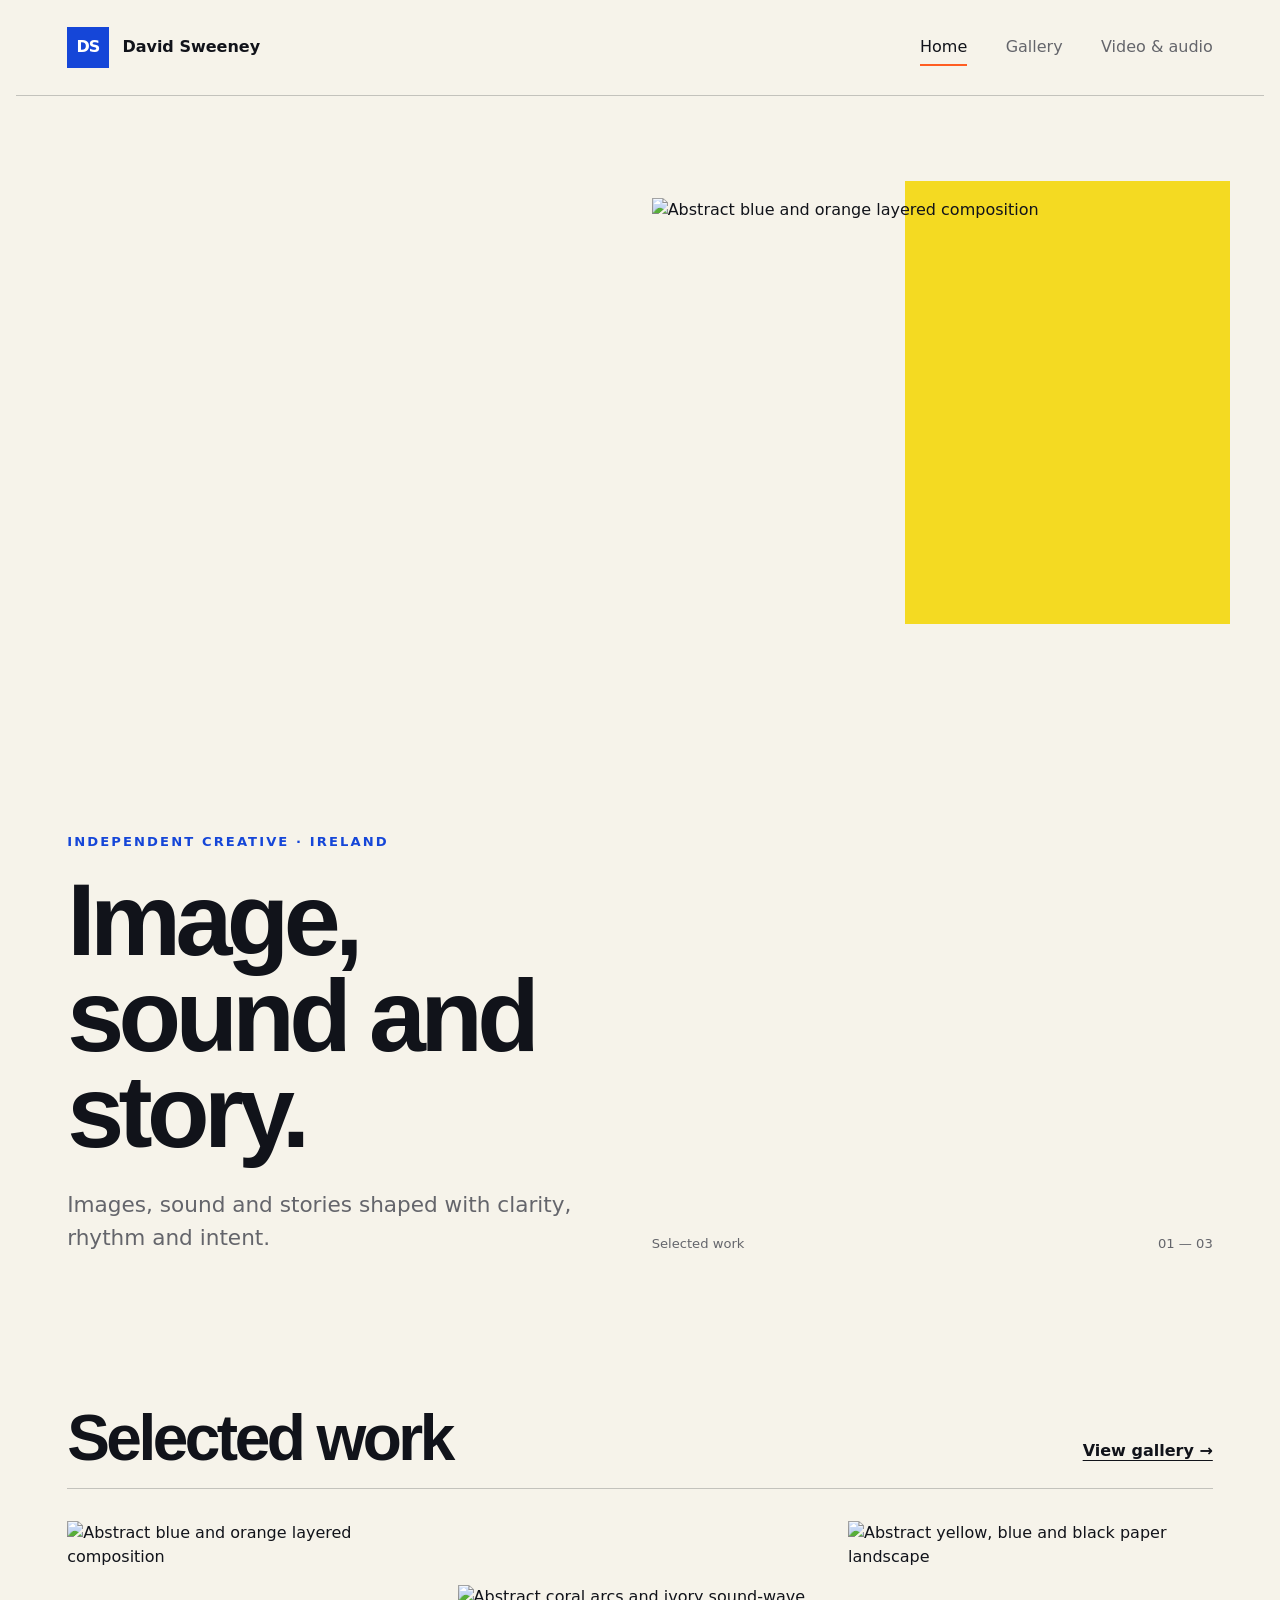
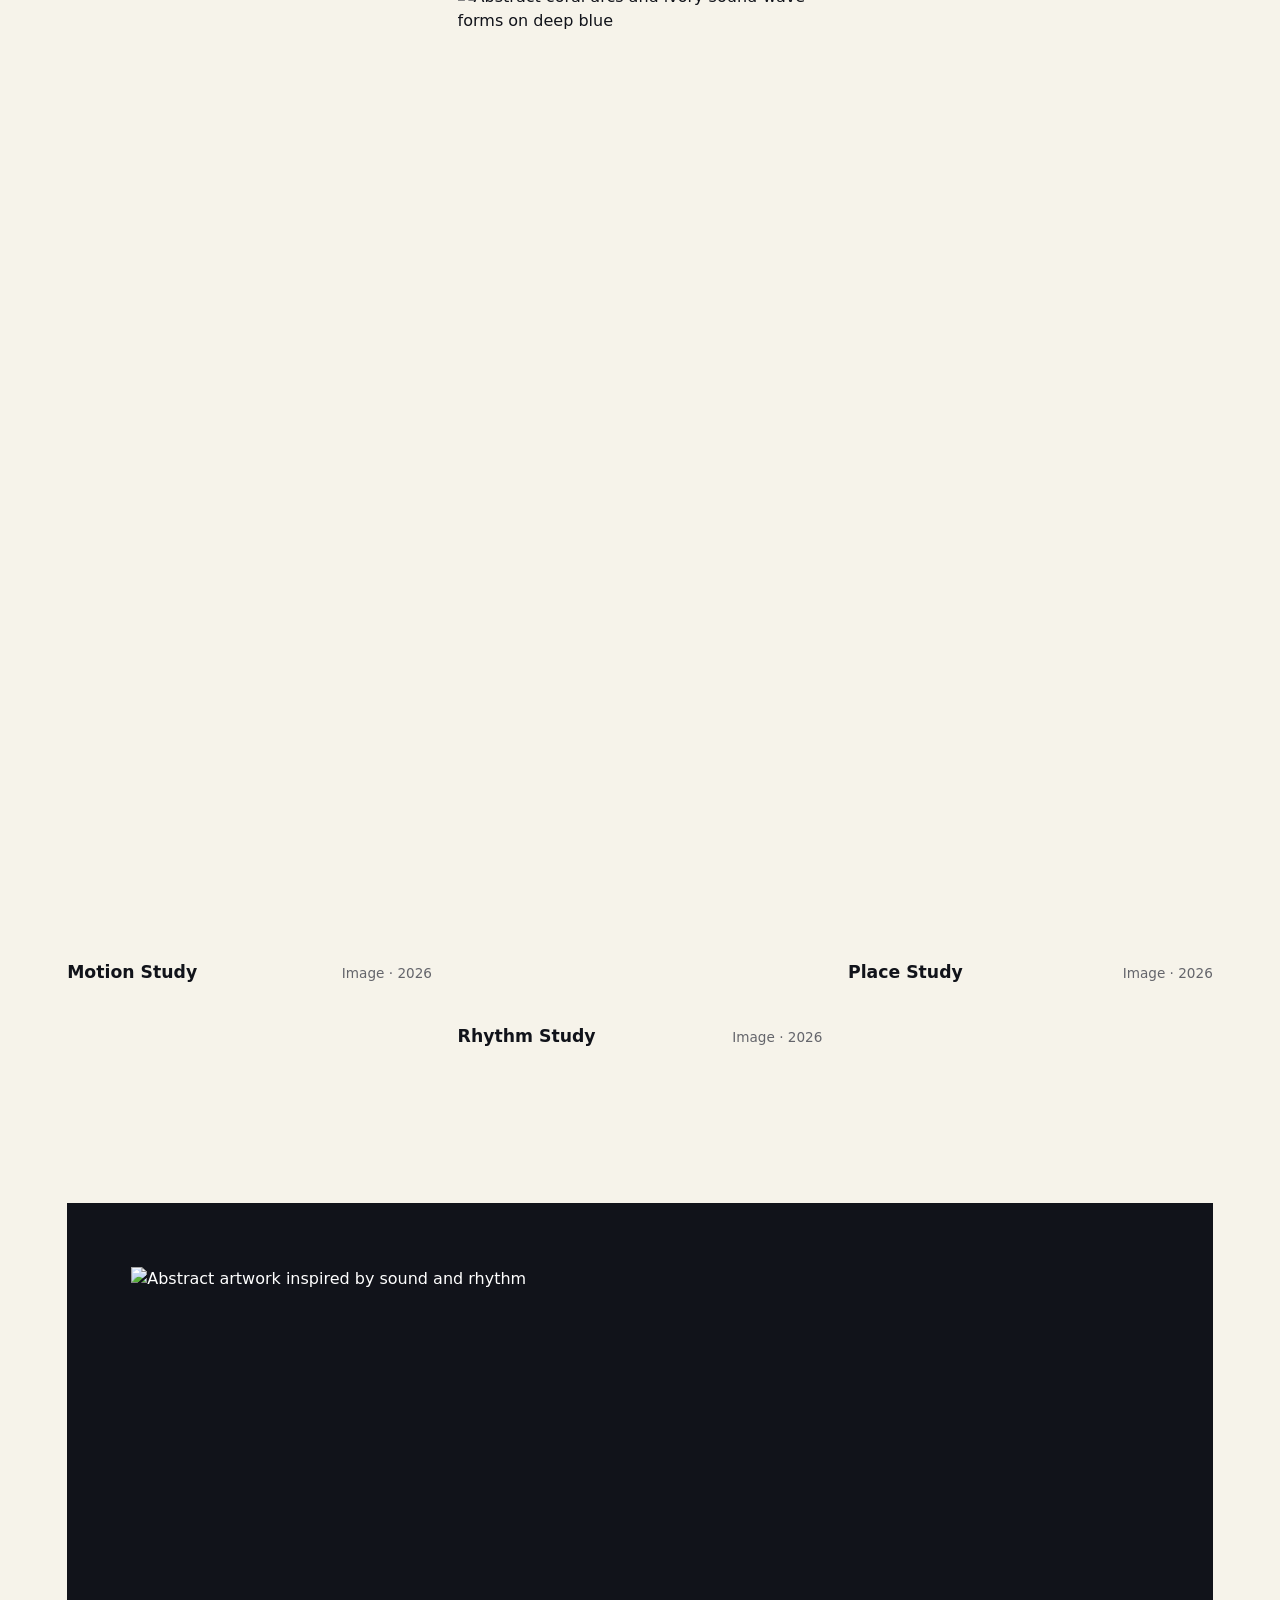
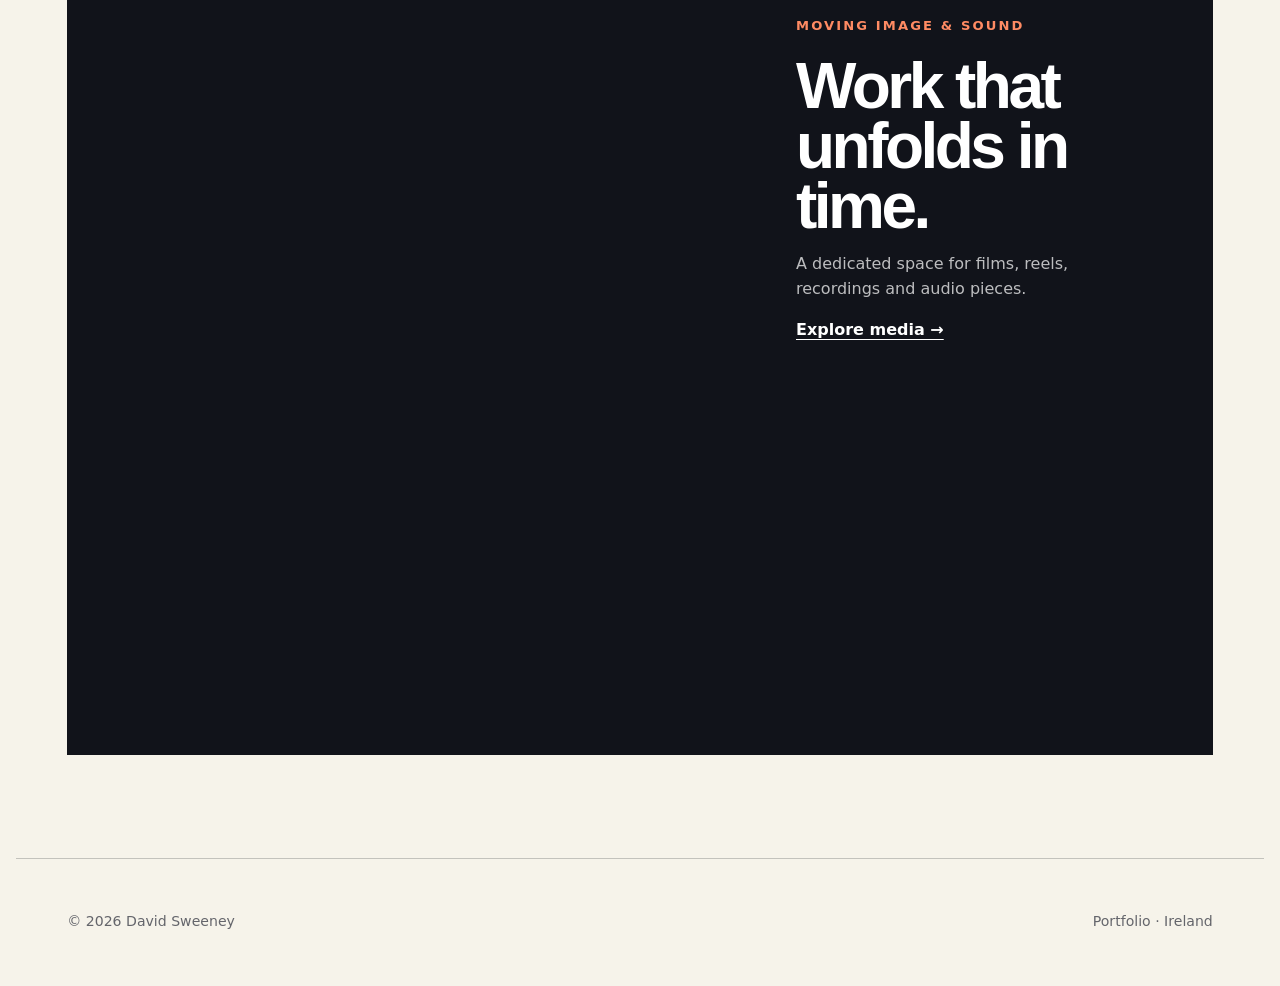
==== index.html @ 8abc5715 "First upload of template files" ====
<!doctype html>
<html lang="en">
  <head>
    <meta charset="utf-8">
    <meta name="viewport" content="width=device-width, initial-scale=1">
    <meta name="description" content="A personal portfolio of image, video and audio work.">
    <title>Your Name — Portfolio</title>
    <link rel="icon" href="assets/favicon.svg" type="image/svg+xml">
    <link rel="stylesheet" href="styles.css">
    <script src="site-config.js" defer></script>
    <script src="script.js" defer></script>
  </head>
  <body>
    <a class="skip-link" href="#main">Skip to content</a>
    <header class="site-header">
      <a class="brand" href="index.html" aria-label="Portfolio home">
        <span class="brand-mark" data-bind="initials">YN</span>
        <span class="brand-name" data-bind="name">Your Name</span>
      </a>
      <button class="menu-button" type="button" aria-expanded="false" aria-controls="navigation" data-menu-button>Menu</button>
      <nav class="navigation" id="navigation" aria-label="Main navigation" data-navigation>
        <a href="index.html" data-nav>Home</a>
        <a href="gallery.html" data-nav>Gallery</a>
        <a href="media.html" data-nav>Video &amp; audio</a>
      </nav>
    </header>

    <main class="page-shell" id="main">
      <section class="hero" aria-labelledby="hero-title">
        <div>
          <p class="eyebrow"><span data-bind="role">Independent creative</span> · <span data-bind="location">Ireland</span></p>
          <h1 id="hero-title">Image, sound and story.</h1>
          <p class="lede" data-bind="statement">Images, sound and stories shaped with clarity, rhythm and intent.</p>
        </div>
        <figure class="hero-art">
          <img src="assets/work-motion.webp" alt="Abstract blue and orange layered composition" width="1536" height="1024">
          <figcaption><span>Selected work</span><span>01 — 03</span></figcaption>
        </figure>
      </section>

      <section class="section" aria-labelledby="selected-title">
        <div class="section-heading">
          <h2 id="selected-title">Selected work</h2>
          <a class="text-link" href="gallery.html">View gallery →</a>
        </div>
        <div class="work-grid">
          <article class="work-card">
            <a href="gallery.html#motion">
              <img src="assets/work-motion.webp" alt="Abstract blue and orange layered composition" loading="lazy" width="1536" height="1024">
              <div class="card-meta"><h3>Motion Study</h3><p>Image · 2026</p></div>
            </a>
          </article>
          <article class="work-card">
            <a href="gallery.html#rhythm">
              <img src="assets/work-rhythm.webp" alt="Abstract coral arcs and ivory sound-wave forms on deep blue" loading="lazy" width="1536" height="1024">
              <div class="card-meta"><h3>Rhythm Study</h3><p>Image · 2026</p></div>
            </a>
          </article>
          <article class="work-card">
            <a href="gallery.html#place">
              <img src="assets/work-place.webp" alt="Abstract yellow, blue and black paper landscape" loading="lazy" width="1536" height="1024">
              <div class="card-meta"><h3>Place Study</h3><p>Image · 2026</p></div>
            </a>
          </article>
        </div>
      </section>

      <section class="section media-band" aria-labelledby="media-title">
        <img src="assets/work-rhythm.webp" alt="Abstract artwork inspired by sound and rhythm" loading="lazy" width="1536" height="1024">
        <div>
          <p class="eyebrow">Moving image &amp; sound</p>
          <h2 id="media-title">Work that unfolds in time.</h2>
          <p>A dedicated space for films, reels, recordings and audio pieces.</p>
          <a class="text-link" href="media.html">Explore media →</a>
        </div>
      </section>
    </main>

    <footer class="site-footer">
      <p>© <span data-year>2026</span> <span data-bind="name">Your Name</span></p>
      <p>Portfolio · <span data-bind="location">Ireland</span></p>
    </footer>
  </body>
</html>
---- styles.css ----
:root {
  --ink: #11131a;
  --paper: #f6f3ea;
  --blue: #1546d8;
  --orange: #ff5d22;
  --yellow: #f4da22;
  --muted: #64656b;
  --line: rgba(17, 19, 26, 0.22);
  --max: 78rem;
  --gutter: clamp(1rem, 4vw, 3.5rem);
  --display: "Arial Narrow", "Aptos Narrow", "Helvetica Neue", Arial, sans-serif;
  --body: Inter, ui-sans-serif, system-ui, -apple-system, BlinkMacSystemFont, "Segoe UI", sans-serif;
}

* {
  box-sizing: border-box;
}

html {
  scroll-behavior: smooth;
}

body {
  margin: 0;
  min-width: 20rem;
  color: var(--ink);
  background: var(--paper);
  font-family: var(--body);
  font-size: 1rem;
  line-height: 1.55;
  -webkit-font-smoothing: antialiased;
}

img {
  display: block;
  max-width: 100%;
}

a {
  color: inherit;
}

button,
input,
textarea,
select {
  font: inherit;
}

.skip-link {
  position: fixed;
  z-index: 100;
  top: 0.75rem;
  left: 0.75rem;
  padding: 0.7rem 1rem;
  color: white;
  background: var(--ink);
  transform: translateY(-150%);
}

.skip-link:focus {
  transform: translateY(0);
}

.site-header,
.site-footer,
.page-shell {
  width: min(100%, var(--max));
  margin-inline: auto;
  padding-inline: var(--gutter);
}

.site-header {
  display: flex;
  min-height: 6rem;
  align-items: center;
  justify-content: space-between;
  gap: 2rem;
  border-bottom: 1px solid var(--line);
}

.brand {
  display: inline-flex;
  align-items: center;
  gap: 0.85rem;
  text-decoration: none;
}

.brand-mark {
  display: grid;
  width: 2.6rem;
  height: 2.6rem;
  place-items: center;
  color: white;
  background: var(--blue);
  font-weight: 800;
  letter-spacing: -0.05em;
}

.brand-name {
  font-weight: 700;
}

.navigation {
  display: flex;
  align-items: center;
  gap: clamp(1rem, 3vw, 2.5rem);
}

.navigation a {
  position: relative;
  padding-block: 0.4rem;
  color: var(--muted);
  text-decoration: none;
}

.navigation a:hover,
.navigation a:focus-visible,
.navigation a[aria-current="page"] {
  color: var(--ink);
}

.navigation a[aria-current="page"]::after {
  position: absolute;
  right: 0;
  bottom: 0;
  left: 0;
  height: 0.16rem;
  background: var(--orange);
  content: "";
}

.menu-button {
  display: none;
  padding: 0.55rem 0.8rem;
  border: 1px solid var(--ink);
  color: var(--ink);
  background: transparent;
}

.page-shell {
  padding-block: clamp(3.5rem, 8vw, 7.5rem);
}

.hero {
  display: grid;
  grid-template-columns: minmax(0, 0.95fr) minmax(20rem, 1.05fr);
  align-items: end;
  gap: clamp(2rem, 6vw, 6rem);
}

.eyebrow {
  margin: 0 0 1.2rem;
  color: var(--blue);
  font-size: 0.82rem;
  font-weight: 800;
  letter-spacing: 0.16em;
  text-transform: uppercase;
}

h1,
h2,
h3,
p {
  margin-top: 0;
}

h1,
h2 {
  font-family: var(--display);
  font-weight: 800;
  letter-spacing: -0.055em;
  line-height: 0.94;
}

h1 {
  max-width: 10ch;
  margin-bottom: 1.7rem;
  font-size: clamp(3.25rem, 8vw, 7.8rem);
}

h2 {
  margin-bottom: 1rem;
  font-size: clamp(2.3rem, 5vw, 4.8rem);
}

h3 {
  font-size: 1.08rem;
}

.lede {
  max-width: 34rem;
  margin-bottom: 0;
  color: var(--muted);
  font-size: clamp(1.08rem, 2vw, 1.35rem);
}

.hero-art {
  position: relative;
  margin: 0;
}

.hero-art::before {
  position: absolute;
  z-index: -1;
  top: -1.1rem;
  right: -1.1rem;
  width: 58%;
  height: 42%;
  background: var(--yellow);
  content: "";
}

.hero-art img {
  width: 100%;
  aspect-ratio: 4 / 5;
  object-fit: cover;
}

.hero-art figcaption {
  display: flex;
  justify-content: space-between;
  gap: 1rem;
  padding-top: 0.75rem;
  color: var(--muted);
  font-size: 0.82rem;
}

.section {
  margin-top: clamp(5rem, 12vw, 10rem);
}

.section-heading {
  display: flex;
  align-items: end;
  justify-content: space-between;
  gap: 2rem;
  margin-bottom: 2rem;
  border-bottom: 1px solid var(--line);
}

.section-heading h2 {
  margin-bottom: 1.2rem;
}

.text-link {
  display: inline-block;
  margin-bottom: 1.5rem;
  font-weight: 750;
  text-underline-offset: 0.28em;
}

.work-grid {
  display: grid;
  grid-template-columns: repeat(12, minmax(0, 1fr));
  gap: clamp(1rem, 2vw, 1.75rem);
}

.work-card {
  grid-column: span 4;
}

.work-card:nth-child(2) {
  margin-top: 4rem;
}

.work-card a,
.gallery-button {
  display: block;
  color: inherit;
  text-decoration: none;
}

.work-card img,
.gallery-button img {
  width: 100%;
  aspect-ratio: 4 / 3;
  object-fit: cover;
  transition: transform 220ms ease, filter 220ms ease;
}

.work-card a:hover img,
.work-card a:focus-visible img,
.gallery-button:hover img,
.gallery-button:focus-visible img {
  filter: saturate(1.15);
  transform: translateY(-0.35rem);
}

.card-meta {
  display: flex;
  align-items: baseline;
  justify-content: space-between;
  gap: 1rem;
  padding-top: 0.9rem;
}

.card-meta h3,
.card-meta p {
  margin-bottom: 0;
}

.card-meta p {
  color: var(--muted);
  font-size: 0.85rem;
}

.media-band {
  display: grid;
  grid-template-columns: minmax(0, 1.25fr) minmax(17rem, 0.75fr);
  gap: clamp(2rem, 6vw, 6rem);
  align-items: center;
  padding: clamp(2rem, 5vw, 4.5rem);
  color: white;
  background: var(--ink);
}

.media-band img {
  width: 100%;
  aspect-ratio: 16 / 10;
  object-fit: cover;
}

.media-band .eyebrow {
  color: #ff8b63;
}

.media-band h2 {
  font-size: clamp(2.4rem, 5vw, 5rem);
}

.media-band p {
  color: rgba(255, 255, 255, 0.72);
}

.media-band .text-link {
  margin-bottom: 0;
}

.page-intro {
  display: grid;
  grid-template-columns: minmax(0, 1.2fr) minmax(15rem, 0.8fr);
  gap: 3rem;
  align-items: end;
  margin-bottom: clamp(3rem, 8vw, 6rem);
}

.page-intro h1 {
  margin-bottom: 0;
}

.page-intro .lede {
  justify-self: end;
}

.gallery-grid {
  display: grid;
  grid-template-columns: repeat(12, minmax(0, 1fr));
  gap: clamp(2rem, 6vw, 5rem) clamp(1rem, 3vw, 2rem);
}

.gallery-item {
  grid-column: span 7;
}

.gallery-item:nth-child(even) {
  grid-column: 6 / span 7;
}

.gallery-button {
  width: 100%;
  padding: 0;
  border: 0;
  text-align: left;
  background: transparent;
  cursor: zoom-in;
}

.gallery-item:nth-child(2) img {
  aspect-ratio: 16 / 11;
}

.gallery-item:nth-child(3) img {
  aspect-ratio: 3 / 2;
}

.gallery-dialog {
  width: min(94vw, 75rem);
  max-height: 92vh;
  padding: 0;
  border: 0;
  color: white;
  background: var(--ink);
}

.gallery-dialog::backdrop {
  background: rgba(10, 12, 18, 0.88);
}

.gallery-dialog img {
  width: 100%;
  max-height: 78vh;
  object-fit: contain;
}

.dialog-bar {
  display: flex;
  align-items: center;
  justify-content: space-between;
  gap: 1rem;
  padding: 0.8rem 1rem;
}

.dialog-bar p {
  margin: 0;
}

.dialog-close {
  padding: 0.45rem 0.8rem;
  border: 1px solid rgba(255, 255, 255, 0.5);
  color: white;
  background: transparent;
  cursor: pointer;
}

.media-list {
  display: grid;
  gap: clamp(4rem, 9vw, 8rem);
}

.media-project {
  display: grid;
  grid-template-columns: minmax(0, 1.35fr) minmax(17rem, 0.65fr);
  gap: clamp(1.5rem, 5vw, 5rem);
  align-items: center;
}

.media-project:nth-child(even) {
  grid-template-columns: minmax(17rem, 0.65fr) minmax(0, 1.35fr);
}

.media-project:nth-child(even) .media-frame {
  order: 2;
}

.media-frame {
  position: relative;
  display: grid;
  min-height: 23rem;
  place-items: center;
  overflow: hidden;
  color: white;
  background: var(--ink);
}

.media-frame > img {
  position: absolute;
  inset: 0;
  width: 100%;
  height: 100%;
  object-fit: cover;
  opacity: 0.56;
}

.media-frame iframe {
  position: absolute;
  inset: 0;
  width: 100%;
  height: 100%;
  border: 0;
}

.media-frame.has-media > img,
.media-frame.has-media .empty-media {
  display: none;
}

.empty-media {
  position: relative;
  z-index: 1;
  max-width: 20rem;
  padding: 2rem;
  text-align: center;
}

.play-mark {
  display: grid;
  width: 4rem;
  height: 4rem;
  margin: 0 auto 1rem;
  place-items: center;
  border: 1px solid rgba(255, 255, 255, 0.7);
  border-radius: 50%;
  font-size: 1.3rem;
}

.empty-media p {
  margin-bottom: 0;
}

.media-copy h2 {
  font-size: clamp(2.3rem, 4.8vw, 4.4rem);
}

.media-copy p {
  color: var(--muted);
}

.meta-list {
  margin: 1.5rem 0 0;
  padding: 1rem 0 0;
  border-top: 1px solid var(--line);
  list-style: none;
}

.meta-list li {
  display: flex;
  justify-content: space-between;
  gap: 2rem;
  padding: 0.35rem 0;
  font-size: 0.88rem;
}

.meta-list span {
  color: var(--muted);
}

.audio-frame audio {
  position: relative;
  z-index: 1;
  width: min(88%, 34rem);
}

.site-footer {
  display: flex;
  min-height: 8rem;
  align-items: center;
  justify-content: space-between;
  gap: 2rem;
  border-top: 1px solid var(--line);
  color: var(--muted);
  font-size: 0.88rem;
}

.site-footer p {
  margin: 0;
}

:focus-visible {
  outline: 3px solid var(--orange);
  outline-offset: 4px;
}

@media (max-width: 760px) {
  .site-header {
    position: relative;
    min-height: 5rem;
  }

  .menu-button {
    display: block;
  }

  .navigation {
    position: absolute;
    z-index: 20;
    top: calc(100% + 1px);
    right: var(--gutter);
    left: var(--gutter);
    display: none;
    align-items: stretch;
    flex-direction: column;
    gap: 0;
    padding: 0.5rem;
    border: 1px solid var(--ink);
    background: var(--paper);
  }

  .navigation[data-open="true"] {
    display: flex;
  }

  .navigation a {
    padding: 0.8rem;
  }

  .navigation a[aria-current="page"]::after {
    display: none;
  }

  .hero,
  .page-intro,
  .media-band,
  .media-project,
  .media-project:nth-child(even) {
    grid-template-columns: 1fr;
  }

  .hero {
    align-items: start;
  }

  .hero-art {
    width: calc(100% - 1rem);
    margin-top: 1rem;
  }

  .hero-art img {
    aspect-ratio: 4 / 3;
  }

  .work-card {
    grid-column: span 12;
  }

  .work-card:nth-child(2) {
    margin-top: 0;
  }

  .section-heading {
    align-items: start;
    flex-direction: column;
    gap: 0;
  }

  .page-intro .lede {
    justify-self: start;
  }

  .gallery-item,
  .gallery-item:nth-child(even) {
    grid-column: span 12;
  }

  .media-project:nth-child(even) .media-frame {
    order: 0;
  }

  .media-frame {
    min-height: 18rem;
  }

  .site-footer {
    align-items: flex-start;
    flex-direction: column;
    justify-content: center;
    gap: 0.3rem;
  }
}

@media (prefers-reduced-motion: reduce) {
  html {
    scroll-behavior: auto;
  }

  *,
  *::before,
  *::after {
    scroll-behavior: auto !important;
    transition-duration: 0.01ms !important;
  }
}
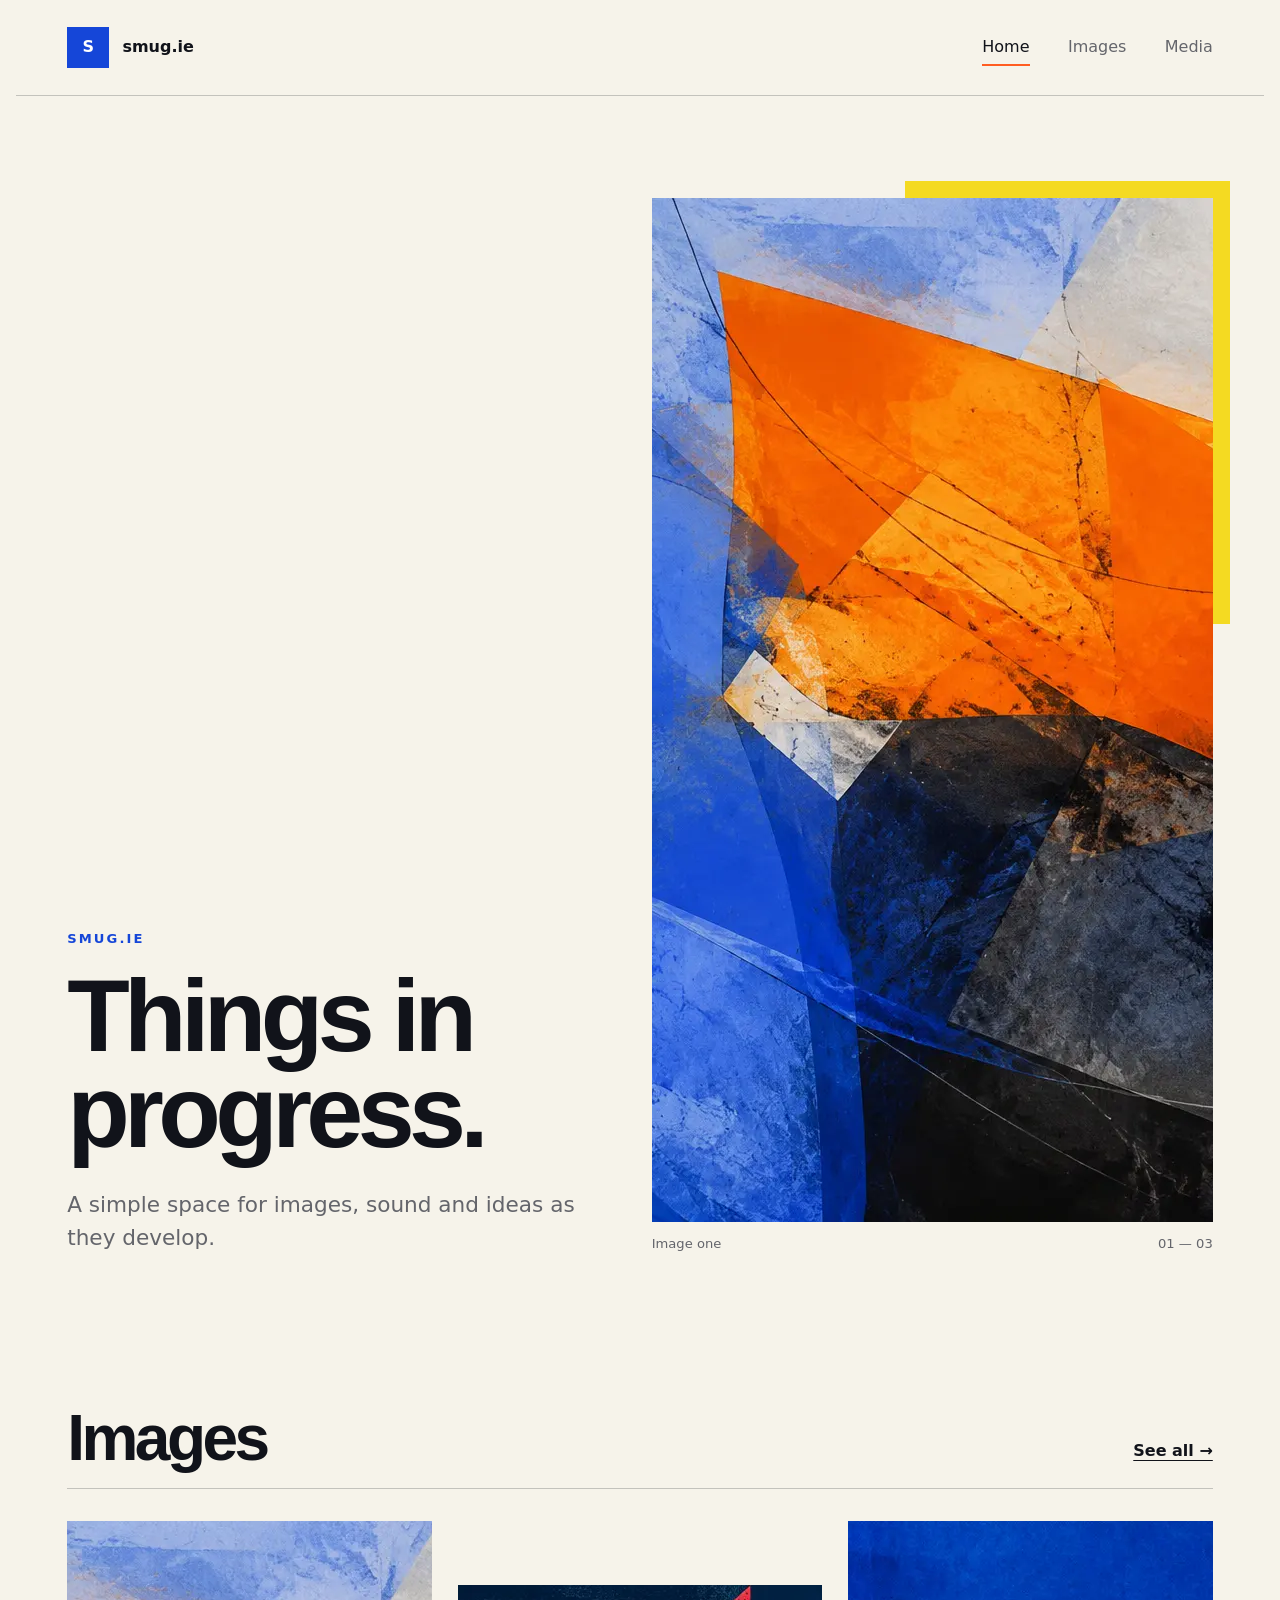
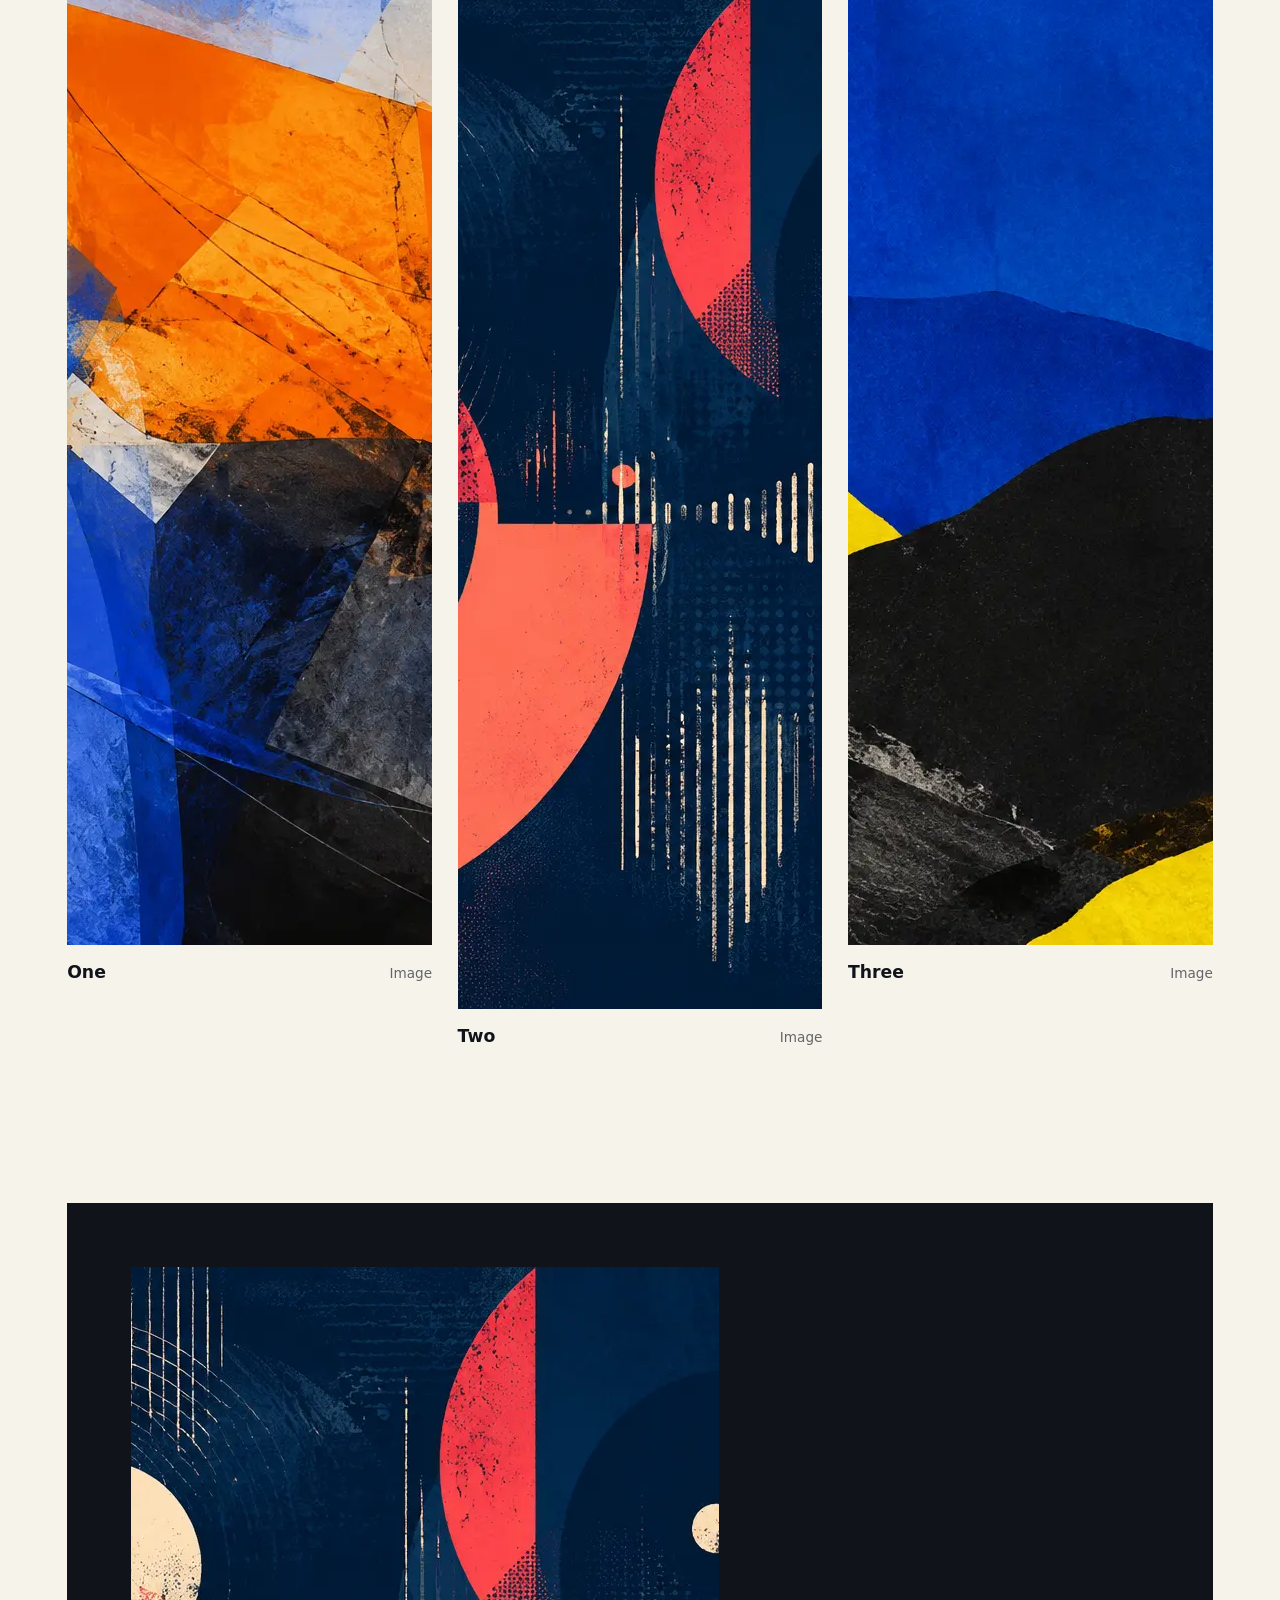
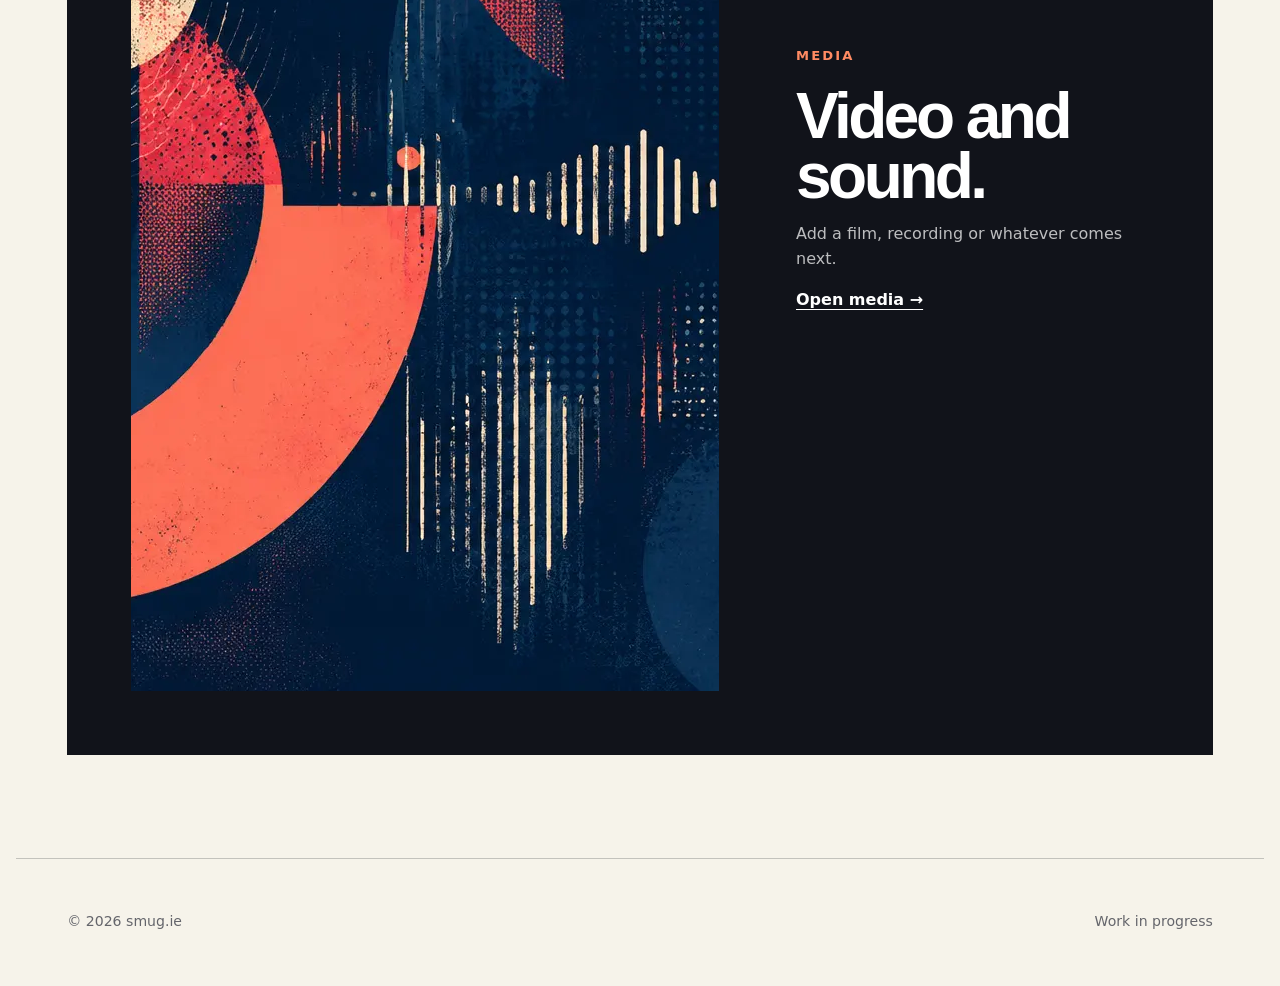
==== commit 0aa4274c: "No assets folder - reuploading" ====
--- a/index.html
+++ b/index.html
@@ -3,8 +3,8 @@
   <head>
     <meta charset="utf-8">
     <meta name="viewport" content="width=device-width, initial-scale=1">
-    <meta name="description" content="A personal portfolio of image, video and audio work.">
-    <title>Your Name — Portfolio</title>
+    <meta name="description" content="Smug — images, sound and ideas in progress.">
+    <title>Smug</title>
     <link rel="icon" href="assets/favicon.svg" type="image/svg+xml">
     <link rel="stylesheet" href="styles.css">
     <script src="site-config.js" defer></script>
@@ -13,53 +13,53 @@
   <body>
     <a class="skip-link" href="#main">Skip to content</a>
     <header class="site-header">
-      <a class="brand" href="index.html" aria-label="Portfolio home">
-        <span class="brand-mark" data-bind="initials">YN</span>
-        <span class="brand-name" data-bind="name">Your Name</span>
+      <a class="brand" href="index.html" aria-label="Smug home">
+        <span class="brand-mark" data-bind="initials">S</span>
+        <span class="brand-name" data-bind="siteName">smug.ie</span>
       </a>
       <button class="menu-button" type="button" aria-expanded="false" aria-controls="navigation" data-menu-button>Menu</button>
       <nav class="navigation" id="navigation" aria-label="Main navigation" data-navigation>
         <a href="index.html" data-nav>Home</a>
-        <a href="gallery.html" data-nav>Gallery</a>
-        <a href="media.html" data-nav>Video &amp; audio</a>
+        <a href="gallery.html" data-nav>Images</a>
+        <a href="media.html" data-nav>Media</a>
       </nav>
     </header>
 
     <main class="page-shell" id="main">
       <section class="hero" aria-labelledby="hero-title">
         <div>
-          <p class="eyebrow"><span data-bind="role">Independent creative</span> · <span data-bind="location">Ireland</span></p>
-          <h1 id="hero-title">Image, sound and story.</h1>
-          <p class="lede" data-bind="statement">Images, sound and stories shaped with clarity, rhythm and intent.</p>
+          <p class="eyebrow">smug.ie</p>
+          <h1 id="hero-title">Things in progress.</h1>
+          <p class="lede" data-bind="statement">A simple space for images, sound and ideas as they develop.</p>
         </div>
         <figure class="hero-art">
           <img src="assets/work-motion.webp" alt="Abstract blue and orange layered composition" width="1536" height="1024">
-          <figcaption><span>Selected work</span><span>01 — 03</span></figcaption>
+          <figcaption><span>Image one</span><span>01 — 03</span></figcaption>
         </figure>
       </section>
 
       <section class="section" aria-labelledby="selected-title">
         <div class="section-heading">
-          <h2 id="selected-title">Selected work</h2>
-          <a class="text-link" href="gallery.html">View gallery →</a>
+          <h2 id="selected-title">Images</h2>
+          <a class="text-link" href="gallery.html">See all →</a>
         </div>
         <div class="work-grid">
           <article class="work-card">
             <a href="gallery.html#motion">
               <img src="assets/work-motion.webp" alt="Abstract blue and orange layered composition" loading="lazy" width="1536" height="1024">
-              <div class="card-meta"><h3>Motion Study</h3><p>Image · 2026</p></div>
+              <div class="card-meta"><h3>One</h3><p>Image</p></div>
             </a>
           </article>
           <article class="work-card">
             <a href="gallery.html#rhythm">
               <img src="assets/work-rhythm.webp" alt="Abstract coral arcs and ivory sound-wave forms on deep blue" loading="lazy" width="1536" height="1024">
-              <div class="card-meta"><h3>Rhythm Study</h3><p>Image · 2026</p></div>
+              <div class="card-meta"><h3>Two</h3><p>Image</p></div>
             </a>
           </article>
           <article class="work-card">
             <a href="gallery.html#place">
               <img src="assets/work-place.webp" alt="Abstract yellow, blue and black paper landscape" loading="lazy" width="1536" height="1024">
-              <div class="card-meta"><h3>Place Study</h3><p>Image · 2026</p></div>
+              <div class="card-meta"><h3>Three</h3><p>Image</p></div>
             </a>
           </article>
         </div>
@@ -68,17 +68,17 @@
       <section class="section media-band" aria-labelledby="media-title">
         <img src="assets/work-rhythm.webp" alt="Abstract artwork inspired by sound and rhythm" loading="lazy" width="1536" height="1024">
         <div>
-          <p class="eyebrow">Moving image &amp; sound</p>
-          <h2 id="media-title">Work that unfolds in time.</h2>
-          <p>A dedicated space for films, reels, recordings and audio pieces.</p>
-          <a class="text-link" href="media.html">Explore media →</a>
+          <p class="eyebrow">Media</p>
+          <h2 id="media-title">Video and sound.</h2>
+          <p>Add a film, recording or whatever comes next.</p>
+          <a class="text-link" href="media.html">Open media →</a>
         </div>
       </section>
     </main>
 
     <footer class="site-footer">
-      <p>© <span data-year>2026</span> <span data-bind="name">Your Name</span></p>
-      <p>Portfolio · <span data-bind="location">Ireland</span></p>
+      <p>© <span data-year>2026</span> <span data-bind="siteName">smug.ie</span></p>
+      <p>Work in progress</p>
     </footer>
   </body>
 </html>
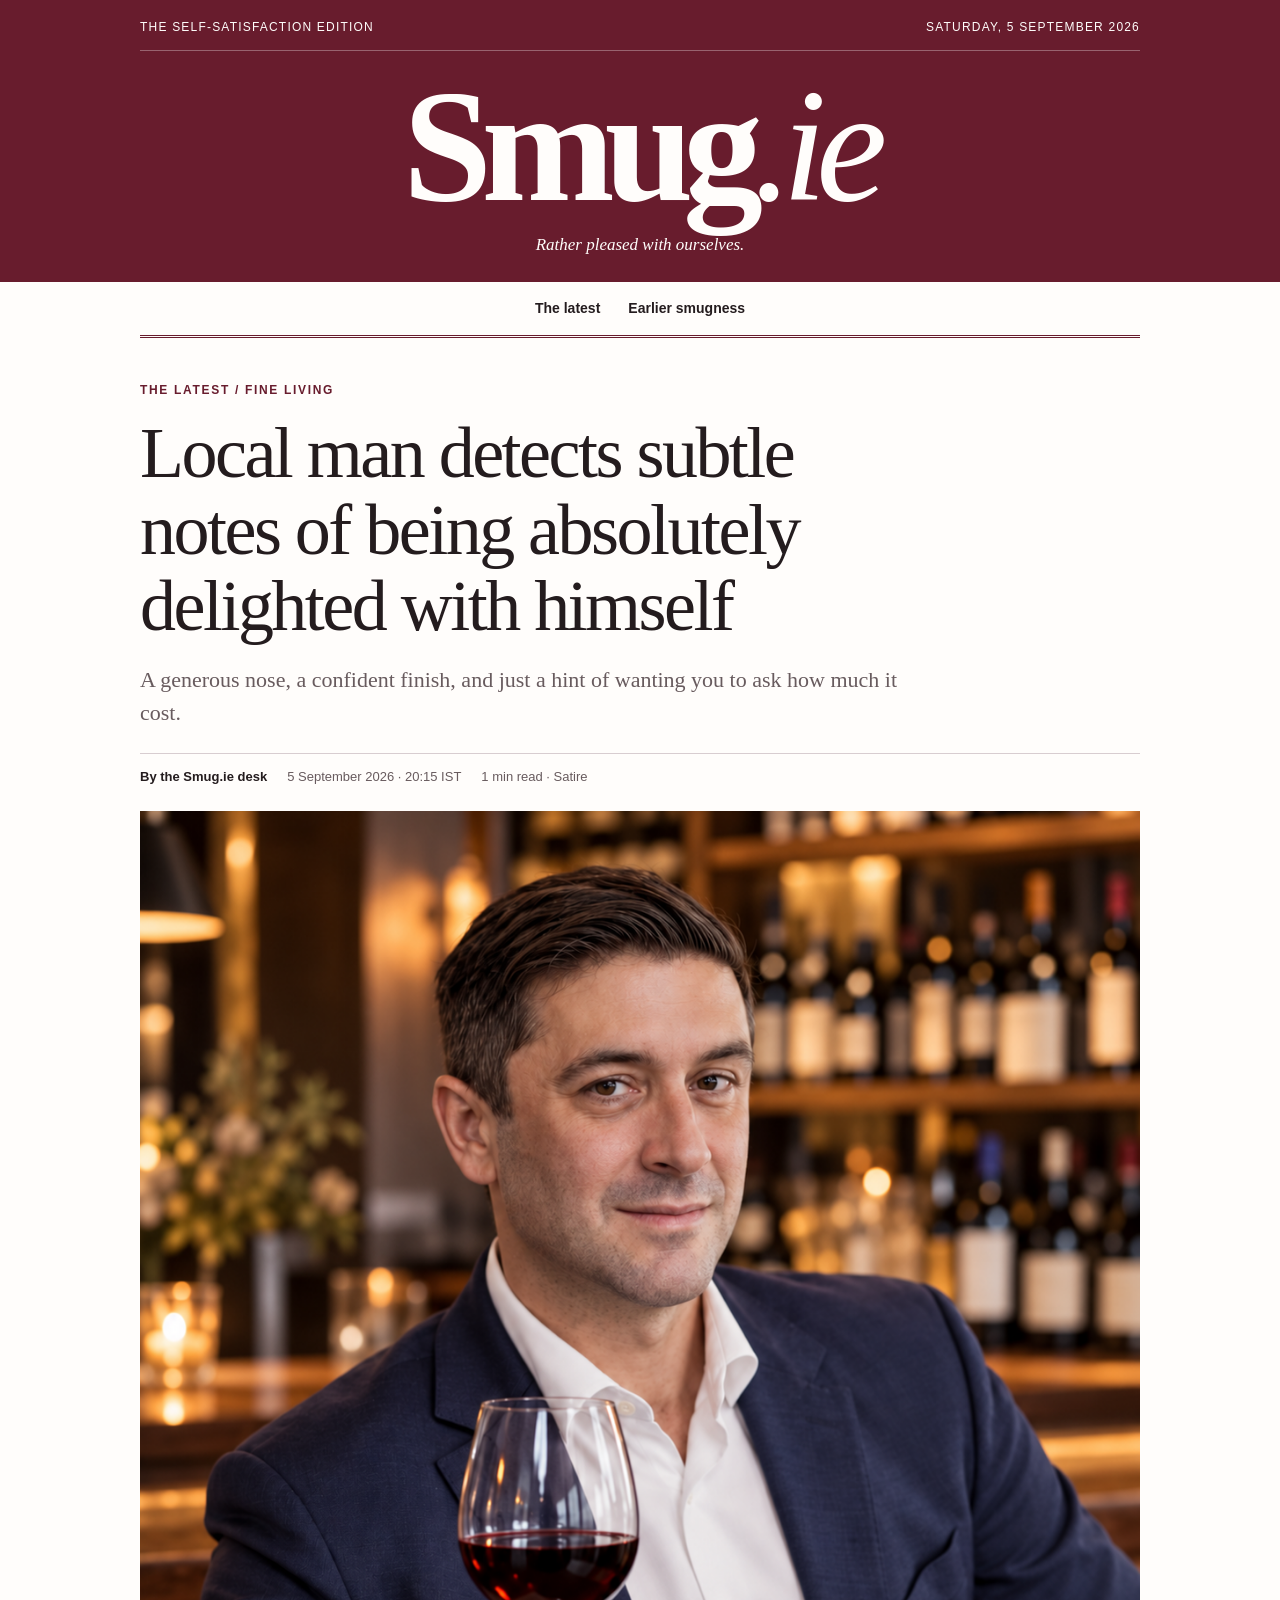
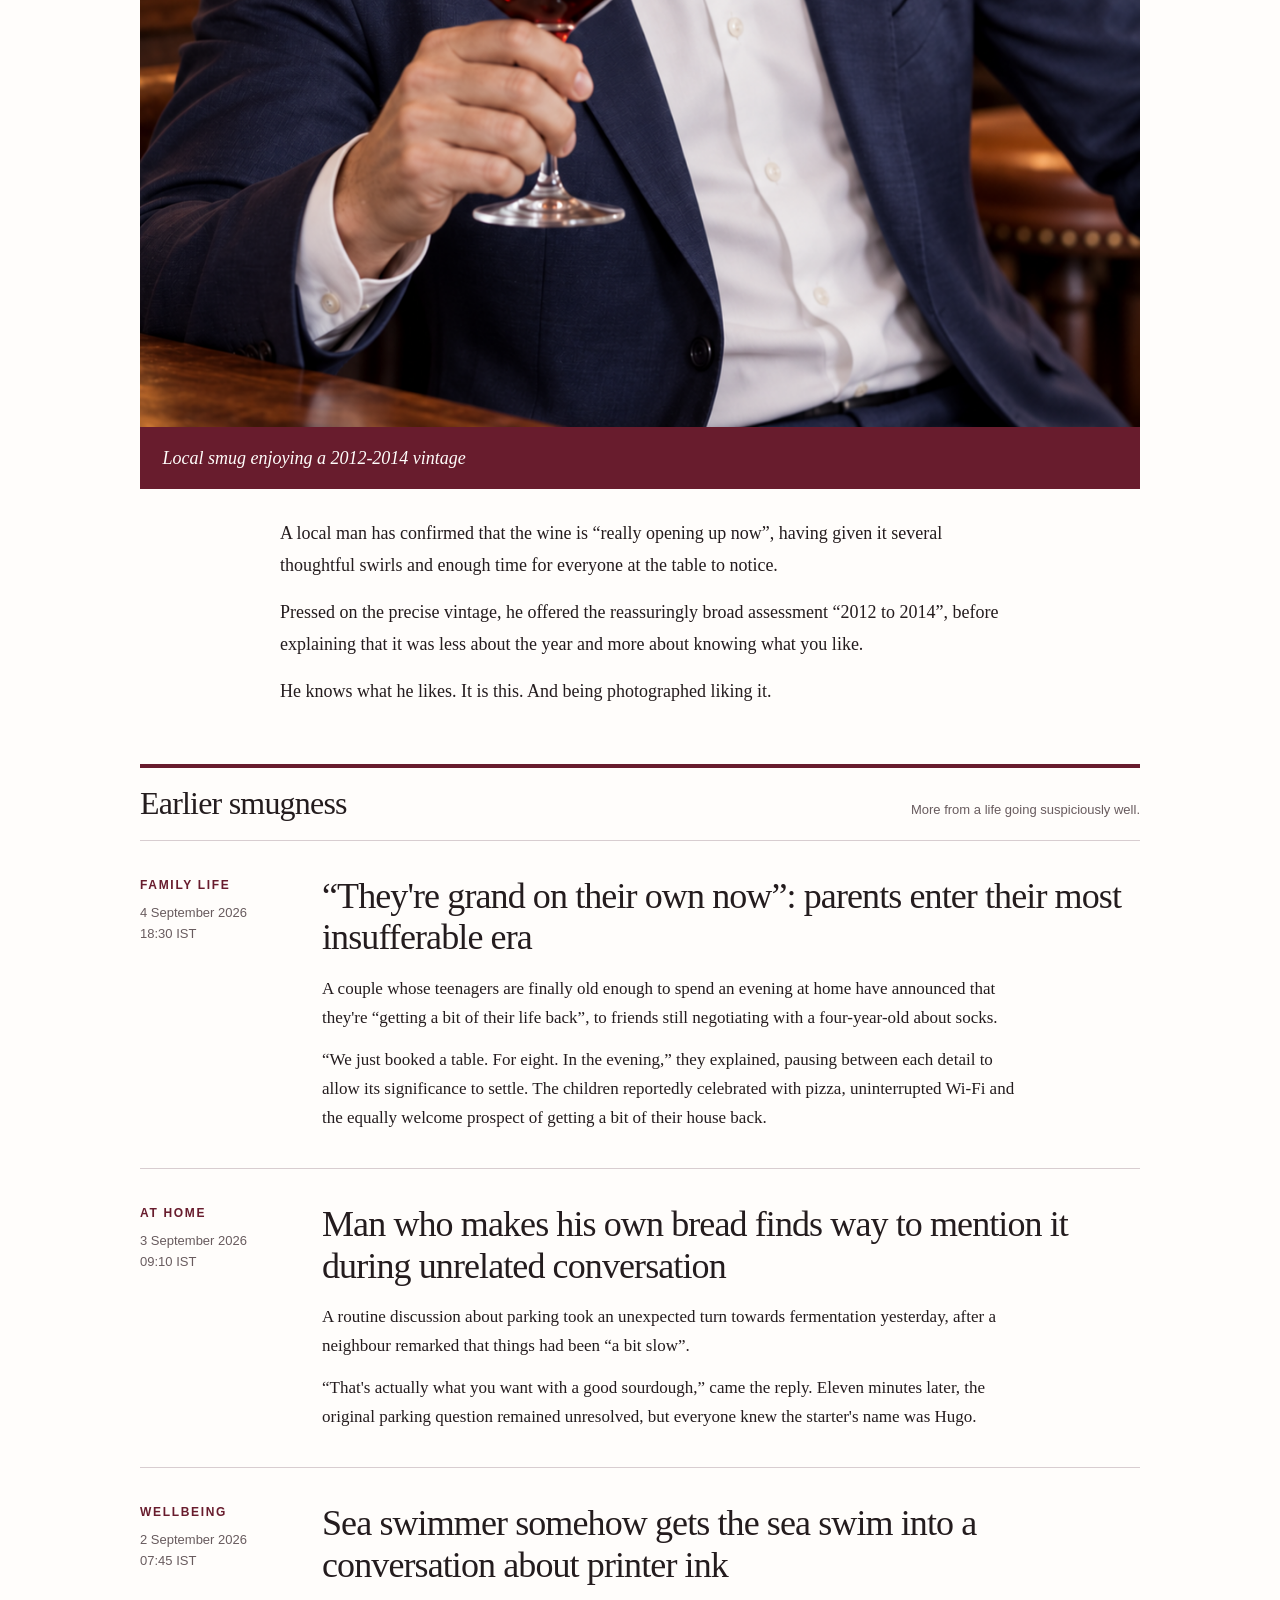
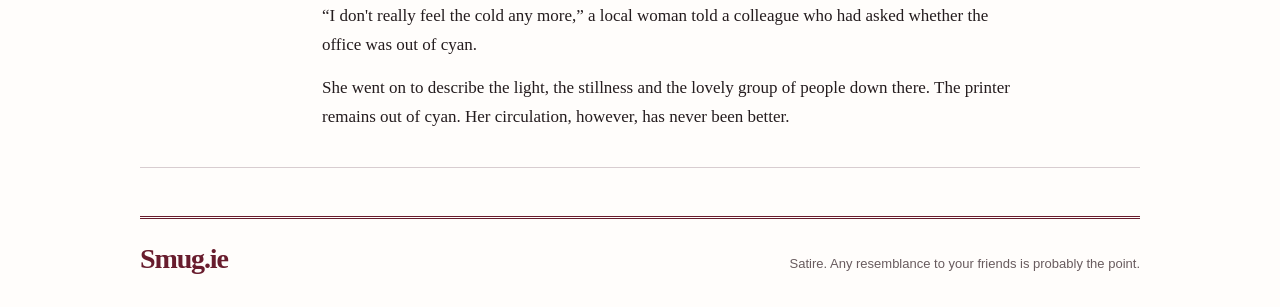
==== commit fb6fa175: "Changing to first smug news" ====
--- a/index.html
+++ b/index.html
@@ -1,84 +1,133 @@
 <!doctype html>
-<html lang="en">
-  <head>
-    <meta charset="utf-8">
-    <meta name="viewport" content="width=device-width, initial-scale=1">
-    <meta name="description" content="Smug — images, sound and ideas in progress.">
-    <title>Smug</title>
-    <link rel="icon" href="assets/favicon.svg" type="image/svg+xml">
-    <link rel="stylesheet" href="styles.css">
-    <script src="site-config.js" defer></script>
-    <script src="script.js" defer></script>
-  </head>
-  <body>
-    <a class="skip-link" href="#main">Skip to content</a>
-    <header class="site-header">
-      <a class="brand" href="index.html" aria-label="Smug home">
-        <span class="brand-mark" data-bind="initials">S</span>
-        <span class="brand-name" data-bind="siteName">smug.ie</span>
-      </a>
-      <button class="menu-button" type="button" aria-expanded="false" aria-controls="navigation" data-menu-button>Menu</button>
-      <nav class="navigation" id="navigation" aria-label="Main navigation" data-navigation>
-        <a href="index.html" data-nav>Home</a>
-        <a href="gallery.html" data-nav>Images</a>
-        <a href="media.html" data-nav>Media</a>
-      </nav>
-    </header>
-
-    <main class="page-shell" id="main">
-      <section class="hero" aria-labelledby="hero-title">
-        <div>
-          <p class="eyebrow">smug.ie</p>
-          <h1 id="hero-title">Things in progress.</h1>
-          <p class="lede" data-bind="statement">A simple space for images, sound and ideas as they develop.</p>
+<html lang="en-IE">
+<head>
+  <meta charset="utf-8">
+  <meta name="viewport" content="width=device-width, initial-scale=1">
+  <meta name="theme-color" content="#681c2d">
+  <meta name="description" content="Smug.ie. Dispatches from a life going suspiciously well. Wine, teenage independence, and other causes for quiet self-congratulation.">
+  <title>Smug.ie — Rather pleased with ourselves.</title>
+  <style>
+    :root { color-scheme: light; --wine: #681c2d; --ink: #241c1e; --muted: #685b5e; --line: #d8cdd0; --paper: #fffdfb; }
+    * { box-sizing: border-box; }
+    html { scroll-behavior: smooth; scroll-padding-top: 1.5rem; }
+    body { margin: 0; background: var(--paper); color: var(--ink); font-family: Georgia, 'Times New Roman', serif; }
+    a { color: inherit; text-underline-offset: .25em; }
+    a:hover { text-decoration-thickness: 2px; }
+    a:focus-visible { outline: 3px solid #ae6646; outline-offset: 5px; }
+    .skip { position: absolute; top: -8rem; left: 1rem; padding: 1rem; background: white; z-index: 2; }
+    .skip:focus { top: 1rem; }
+    .shell { width: min(100% - 3rem, 1000px); margin-inline: auto; }
+    .masthead { background: var(--wine); color: #fffdfb; padding: 1.1rem 0 1.7rem; }
+    .edition { display: flex; justify-content: space-between; gap: 1rem; font: .75rem/1.5 Arial, sans-serif; letter-spacing: .1em; text-transform: uppercase; border-bottom: 1px solid #ffffff50; padding-bottom: .9rem; }
+    .brand { display: block; width: fit-content; margin: .7rem auto .3rem; font-size: clamp(5rem, 15vw, 10rem); font-weight: 700; line-height: 1.05; letter-spacing: -.065em; text-decoration: none; }
+    .brand span { font-style: italic; font-weight: 400; }
+    .motto { text-align: center; font-size: 1.0625rem; font-style: italic; margin: 0; }
+    .nav { display: flex; gap: 1.75rem; justify-content: center; border-bottom: 3px double var(--wine); padding: 1rem 0; font: 700 .875rem/1.5 Arial, sans-serif; }
+    .nav a { text-decoration: none; }
+    .nav a:hover { text-decoration: underline; }
+    main { padding-top: 2.7rem; }
+    .kicker { color: var(--wine); font: 700 .75rem/1.5 Arial, sans-serif; letter-spacing: .14em; text-transform: uppercase; margin: 0 0 1rem; }
+    h1 { font-size: clamp(2.6rem, 5.8vw, 4.5rem); line-height: 1.06; letter-spacing: -.035em; font-weight: 400; margin: 0; max-width: 960px; text-wrap: balance; }
+    .standfirst { max-width: 790px; font-size: clamp(1.125rem, 2vw, 1.375rem); line-height: 1.5; color: var(--muted); margin: 1.15rem 0 1.5rem; }
+    .byline { display: flex; flex-wrap: wrap; gap: .5rem 1.25rem; font: .8125rem/1.5 Arial, sans-serif; color: var(--muted); border-top: 1px solid var(--line); padding-top: .85rem; margin-bottom: 1.5rem; }
+    .byline strong { color: var(--ink); }
+    figure { margin: 0; }
+    .lead-photo { display: block; width: 100%; height: auto; background: #352a23; }
+    figcaption { padding: 1.1rem 1.4rem; color: #fffdfb; background: var(--wine); font-size: 1.125rem; line-height: 1.5; font-style: italic; }
+    .story-body { max-width: 720px; margin: 1.8rem auto 3.5rem; font-size: 1.125rem; line-height: 1.75; }
+    .story-body p { margin: 0 0 1rem; }
+    .archive { border-top: 4px solid var(--wine); padding-top: 1.1rem; }
+    .section-heading { display: flex; align-items: baseline; justify-content: space-between; gap: 1rem; padding-bottom: 1.1rem; border-bottom: 1px solid var(--line); }
+    .section-heading h2 { font-size: 2rem; font-weight: 400; letter-spacing: -.025em; margin: 0; }
+    .section-heading p { font: .8125rem/1.5 Arial, sans-serif; color: var(--muted); margin: 0; }
+    .dispatch { display: grid; grid-template-columns: 150px 1fr; gap: 2rem; padding: 2.2rem 0; border-bottom: 1px solid var(--line); }
+    .dispatch-meta { font: .8125rem/1.6 Arial, sans-serif; color: var(--muted); }
+    .dispatch-meta .kicker { margin-bottom: .55rem; }
+    .dispatch h3 { font-size: clamp(1.7rem, 3.5vw, 2.25rem); font-weight: 400; line-height: 1.15; letter-spacing: -.025em; margin: 0 0 1rem; }
+    .dispatch h3 a { text-decoration: none; }
+    .dispatch h3 a:hover { text-decoration: underline; text-decoration-thickness: 1px; }
+    .dispatch-content p { font-size: 1.0625rem; line-height: 1.7; margin: 0 0 .85rem; max-width: 700px; }
+    .dispatch-content p:last-child { margin-bottom: 0; }
+    footer { margin-top: 3rem; padding: 1.5rem 0 2rem; border-top: 3px double var(--wine); display: flex; align-items: baseline; justify-content: space-between; gap: 1rem; }
+    .footer-brand { font-size: 1.75rem; font-weight: 700; letter-spacing: -.04em; color: var(--wine); text-decoration: none; }
+    footer p { margin: 0; font: .8125rem/1.5 Arial, sans-serif; color: var(--muted); }
+    @media (max-width: 600px) {
+      .shell { width: calc(100% - 2rem); }
+      .edition { font-size: .75rem; letter-spacing: .035em; }
+      .edition span { max-width: 9rem; }
+      .edition time { text-align: right; }
+      .masthead { padding-bottom: 1.25rem; }
+      .brand { margin-top: 1rem; }
+      main { padding-top: 2rem; }
+      .nav { gap: 1.3rem; }
+      h1 { font-size: clamp(2.35rem, 9vw, 3.5rem); }
+      figcaption { padding: 1rem; font-size: 1rem; }
+      .section-heading { display: block; }
+      .section-heading p { margin-top: .35rem; }
+      .dispatch { grid-template-columns: 1fr; gap: .8rem; padding-block: 1.7rem; }
+      .dispatch-meta { display: flex; flex-wrap: wrap; gap: .35rem 1rem; }
+      .dispatch-meta .kicker { margin: 0; }
+      footer { align-items: flex-start; flex-direction: column; gap: .5rem; }
+    }
+    @media (prefers-reduced-motion: reduce) { html { scroll-behavior: auto; } }
+  </style>
+</head>
+<body id="top">
+  <a class="skip" href="#main">Skip to stories</a>
+  <header class="masthead">
+    <div class="shell">
+      <div class="edition"><span>The self-satisfaction edition</span><time datetime="2026-09-05">Saturday, 5 September 2026</time></div>
+      <a class="brand" href="./" aria-label="Smug.ie home">Smug<span>.ie</span></a>
+      <p class="motto">Rather pleased with ourselves.</p>
+    </div>
+  </header>
+  <nav class="nav shell" aria-label="Stories"><a href="#latest">The latest</a><a href="#earlier">Earlier smugness</a></nav>
+  <main class="shell" id="main">
+    <!-- LATEST STORY: edit the headline, date, image and caption here. -->
+    <article id="latest" aria-labelledby="lead-title">
+      <p class="kicker">The latest / Fine living</p>
+      <h1 id="lead-title">Local man detects subtle notes of being absolutely delighted with himself</h1>
+      <p class="standfirst">A generous nose, a confident finish, and just a hint of wanting you to ask how much it cost.</p>
+      <div class="byline"><strong>By the Smug.ie desk</strong><time datetime="2026-09-05T20:15:00+01:00">5 September 2026 · 20:15 IST</time><span>1 min read · Satire</span></div>
+      <figure>
+        <img class="lead-photo" src="smug-vintage.png" width="1137" height="1383" alt="A man in a navy blazer holding a glass of red wine in a warmly lit wine bar." fetchpriority="high" decoding="async">
+        <figcaption>Local smug enjoying a 2012-2014 vintage</figcaption>
+      </figure>
+      <div class="story-body">
+        <p>A local man has confirmed that the wine is “really opening up now”, having given it several thoughtful swirls and enough time for everyone at the table to notice.</p>
+        <p>Pressed on the precise vintage, he offered the reassuringly broad assessment “2012 to 2014”, before explaining that it was less about the year and more about knowing what you like.</p>
+        <p>He knows what he likes. It is this. And being photographed liking it.</p>
+      </div>
+    </article>
+    <section class="archive" id="earlier" aria-labelledby="archive-title">
+      <div class="section-heading"><h2 id="archive-title">Earlier smugness</h2><p>More from a life going suspiciously well.</p></div>
+      <!-- EARLIER STORIES: copy an article block to add another entry. -->
+      <article class="dispatch" id="kids" aria-labelledby="kids-title">
+        <div class="dispatch-meta"><p class="kicker">Family life</p><time datetime="2026-09-04T18:30:00+01:00">4 September 2026<br>18:30 IST</time></div>
+        <div class="dispatch-content">
+          <h3 id="kids-title"><a href="#kids">“They're grand on their own now”: parents enter their most insufferable era</a></h3>
+          <p>A couple whose teenagers are finally old enough to spend an evening at home have announced that they're “getting a bit of their life back”, to friends still negotiating with a four-year-old about socks.</p>
+          <p>“We just booked a table. For eight. In the evening,” they explained, pausing between each detail to allow its significance to settle. The children reportedly celebrated with pizza, uninterrupted Wi-Fi and the equally welcome prospect of getting a bit of their house back.</p>
         </div>
-        <figure class="hero-art">
-          <img src="assets/work-motion.webp" alt="Abstract blue and orange layered composition" width="1536" height="1024">
-          <figcaption><span>Image one</span><span>01 — 03</span></figcaption>
-        </figure>
-      </section>
-
-      <section class="section" aria-labelledby="selected-title">
-        <div class="section-heading">
-          <h2 id="selected-title">Images</h2>
-          <a class="text-link" href="gallery.html">See all →</a>
+      </article>
+      <article class="dispatch" id="sourdough" aria-labelledby="bread-title">
+        <div class="dispatch-meta"><p class="kicker">At home</p><time datetime="2026-09-03T09:10:00+01:00">3 September 2026<br>09:10 IST</time></div>
+        <div class="dispatch-content">
+          <h3 id="bread-title"><a href="#sourdough">Man who makes his own bread finds way to mention it during unrelated conversation</a></h3>
+          <p>A routine discussion about parking took an unexpected turn towards fermentation yesterday, after a neighbour remarked that things had been “a bit slow”.</p>
+          <p>“That's actually what you want with a good sourdough,” came the reply. Eleven minutes later, the original parking question remained unresolved, but everyone knew the starter's name was Hugo.</p>
         </div>
-        <div class="work-grid">
-          <article class="work-card">
-            <a href="gallery.html#motion">
-              <img src="assets/work-motion.webp" alt="Abstract blue and orange layered composition" loading="lazy" width="1536" height="1024">
-              <div class="card-meta"><h3>One</h3><p>Image</p></div>
-            </a>
-          </article>
-          <article class="work-card">
-            <a href="gallery.html#rhythm">
-              <img src="assets/work-rhythm.webp" alt="Abstract coral arcs and ivory sound-wave forms on deep blue" loading="lazy" width="1536" height="1024">
-              <div class="card-meta"><h3>Two</h3><p>Image</p></div>
-            </a>
-          </article>
-          <article class="work-card">
-            <a href="gallery.html#place">
-              <img src="assets/work-place.webp" alt="Abstract yellow, blue and black paper landscape" loading="lazy" width="1536" height="1024">
-              <div class="card-meta"><h3>Three</h3><p>Image</p></div>
-            </a>
-          </article>
+      </article>
+      <article class="dispatch" id="sea-swim" aria-labelledby="swim-title">
+        <div class="dispatch-meta"><p class="kicker">Wellbeing</p><time datetime="2026-09-02T07:45:00+01:00">2 September 2026<br>07:45 IST</time></div>
+        <div class="dispatch-content">
+          <h3 id="swim-title"><a href="#sea-swim">Sea swimmer somehow gets the sea swim into a conversation about printer ink</a></h3>
+          <p>“I don't really feel the cold any more,” a local woman told a colleague who had asked whether the office was out of cyan.</p>
+          <p>She went on to describe the light, the stillness and the lovely group of people down there. The printer remains out of cyan. Her circulation, however, has never been better.</p>
         </div>
-      </section>
-
-      <section class="section media-band" aria-labelledby="media-title">
-        <img src="assets/work-rhythm.webp" alt="Abstract artwork inspired by sound and rhythm" loading="lazy" width="1536" height="1024">
-        <div>
-          <p class="eyebrow">Media</p>
-          <h2 id="media-title">Video and sound.</h2>
-          <p>Add a film, recording or whatever comes next.</p>
-          <a class="text-link" href="media.html">Open media →</a>
-        </div>
-      </section>
-    </main>
-
-    <footer class="site-footer">
-      <p>© <span data-year>2026</span> <span data-bind="siteName">smug.ie</span></p>
-      <p>Work in progress</p>
-    </footer>
-  </body>
+      </article>
+    </section>
+  </main>
+  <footer class="shell"><a class="footer-brand" href="#top">Smug.ie</a><p>Satire. Any resemblance to your friends is probably the point.</p></footer>
+</body>
 </html>
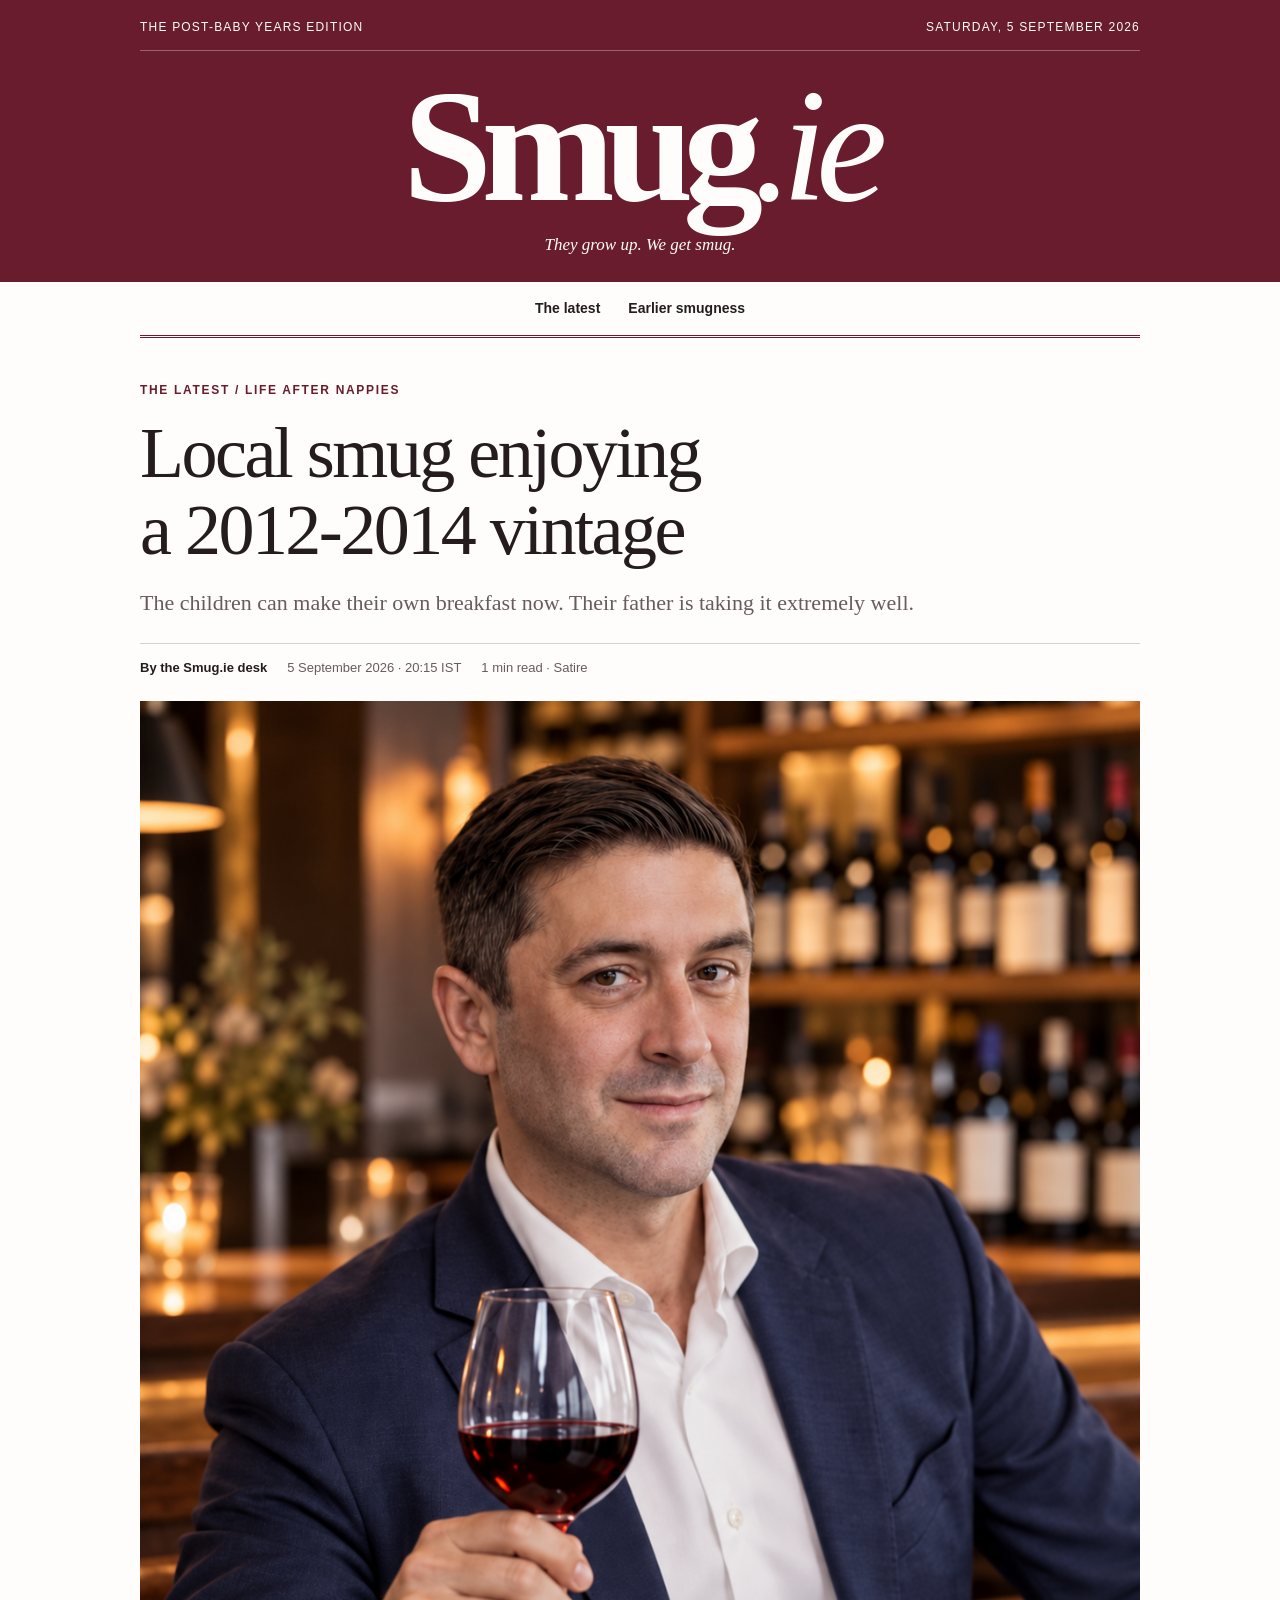
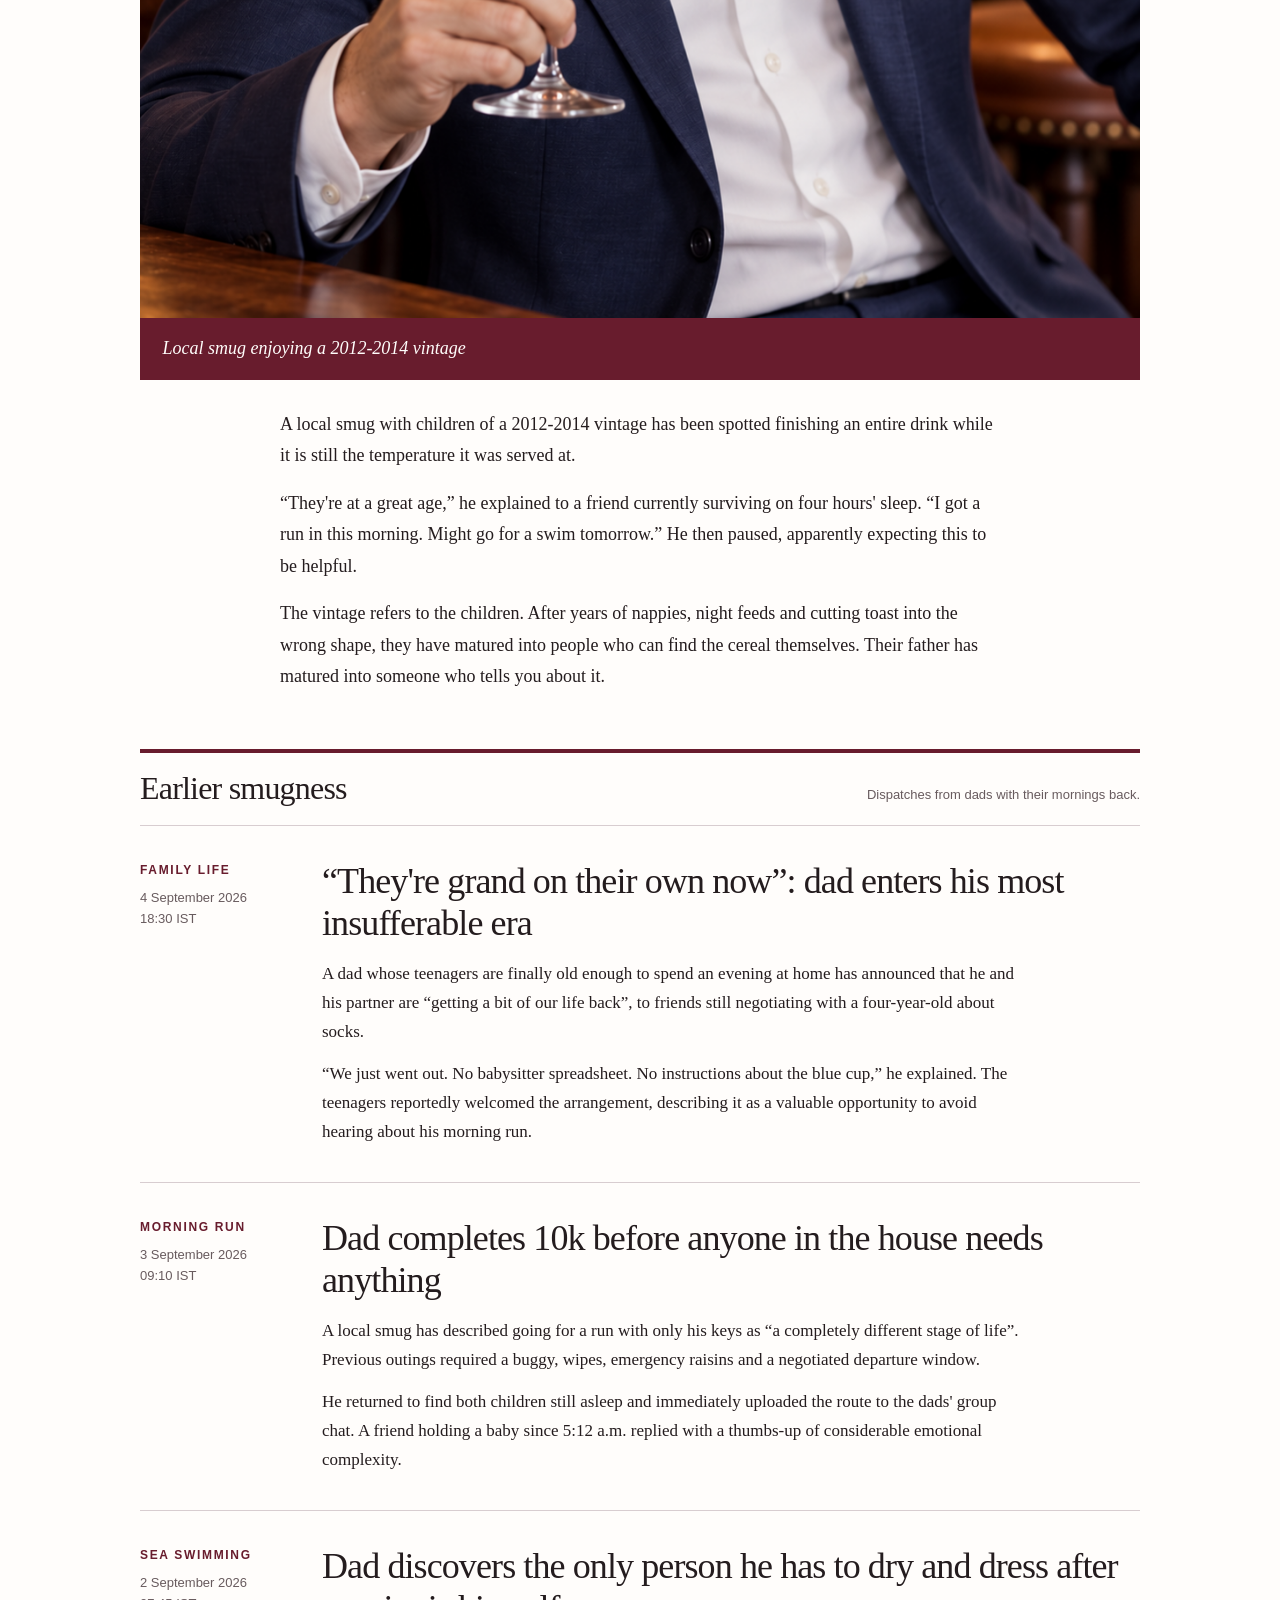
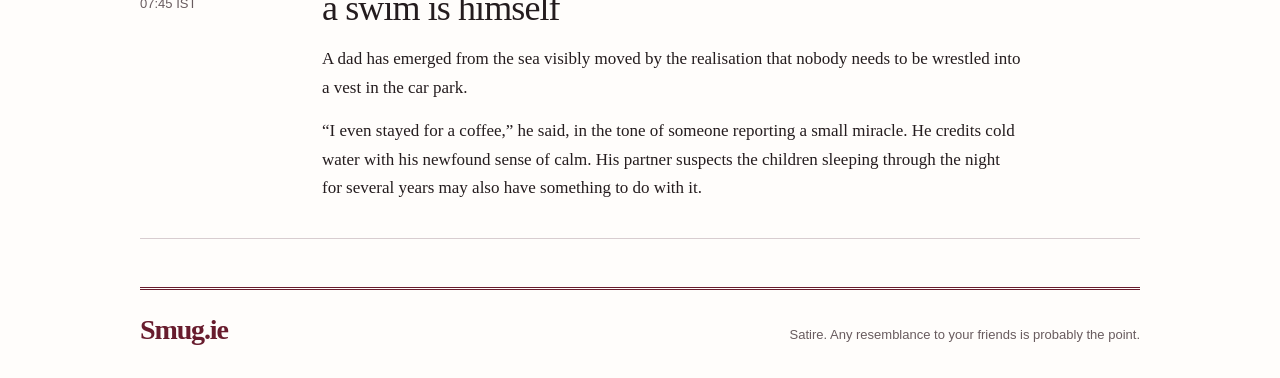
==== commit 602c30e6: "Fix the smug news" ====
--- a/index.html
+++ b/index.html
@@ -4,8 +4,8 @@
   <meta charset="utf-8">
   <meta name="viewport" content="width=device-width, initial-scale=1">
   <meta name="theme-color" content="#681c2d">
-  <meta name="description" content="Smug.ie. Dispatches from a life going suspiciously well. Wine, teenage independence, and other causes for quiet self-congratulation.">
-  <title>Smug.ie — Rather pleased with ourselves.</title>
+  <meta name="description" content="Smug.ie. Local smug enjoying a 2012-2014 vintage. Dispatches from dads rediscovering runs, sea swims and life after the baby years.">
+  <title>Local smug enjoying a 2012-2014 vintage | Smug.ie</title>
   <style>
     :root { color-scheme: light; --wine: #681c2d; --ink: #241c1e; --muted: #685b5e; --line: #d8cdd0; --paper: #fffdfb; }
     * { box-sizing: border-box; }
@@ -76,54 +76,54 @@
   <a class="skip" href="#main">Skip to stories</a>
   <header class="masthead">
     <div class="shell">
-      <div class="edition"><span>The self-satisfaction edition</span><time datetime="2026-09-05">Saturday, 5 September 2026</time></div>
+      <div class="edition"><span>The post-baby years edition</span><time datetime="2026-09-05">Saturday, 5 September 2026</time></div>
       <a class="brand" href="./" aria-label="Smug.ie home">Smug<span>.ie</span></a>
-      <p class="motto">Rather pleased with ourselves.</p>
+      <p class="motto">They grow up. We get smug.</p>
     </div>
   </header>
   <nav class="nav shell" aria-label="Stories"><a href="#latest">The latest</a><a href="#earlier">Earlier smugness</a></nav>
   <main class="shell" id="main">
     <!-- LATEST STORY: edit the headline, date, image and caption here. -->
     <article id="latest" aria-labelledby="lead-title">
-      <p class="kicker">The latest / Fine living</p>
-      <h1 id="lead-title">Local man detects subtle notes of being absolutely delighted with himself</h1>
-      <p class="standfirst">A generous nose, a confident finish, and just a hint of wanting you to ask how much it cost.</p>
+      <p class="kicker">The latest / Life after nappies</p>
+      <h1 id="lead-title">Local smug enjoying a 2012-2014 vintage</h1>
+      <p class="standfirst">The children can make their own breakfast now. Their father is taking it extremely well.</p>
       <div class="byline"><strong>By the Smug.ie desk</strong><time datetime="2026-09-05T20:15:00+01:00">5 September 2026 · 20:15 IST</time><span>1 min read · Satire</span></div>
       <figure>
         <img class="lead-photo" src="smug-vintage.png" width="1137" height="1383" alt="A man in a navy blazer holding a glass of red wine in a warmly lit wine bar." fetchpriority="high" decoding="async">
         <figcaption>Local smug enjoying a 2012-2014 vintage</figcaption>
       </figure>
       <div class="story-body">
-        <p>A local man has confirmed that the wine is “really opening up now”, having given it several thoughtful swirls and enough time for everyone at the table to notice.</p>
-        <p>Pressed on the precise vintage, he offered the reassuringly broad assessment “2012 to 2014”, before explaining that it was less about the year and more about knowing what you like.</p>
-        <p>He knows what he likes. It is this. And being photographed liking it.</p>
+        <p>A local smug with children of a 2012-2014 vintage has been spotted finishing an entire drink while it is still the temperature it was served at.</p>
+        <p>“They're at a great age,” he explained to a friend currently surviving on four hours' sleep. “I got a run in this morning. Might go for a swim tomorrow.” He then paused, apparently expecting this to be helpful.</p>
+        <p>The vintage refers to the children. After years of nappies, night feeds and cutting toast into the wrong shape, they have matured into people who can find the cereal themselves. Their father has matured into someone who tells you about it.</p>
       </div>
     </article>
     <section class="archive" id="earlier" aria-labelledby="archive-title">
-      <div class="section-heading"><h2 id="archive-title">Earlier smugness</h2><p>More from a life going suspiciously well.</p></div>
+      <div class="section-heading"><h2 id="archive-title">Earlier smugness</h2><p>Dispatches from dads with their mornings back.</p></div>
       <!-- EARLIER STORIES: copy an article block to add another entry. -->
       <article class="dispatch" id="kids" aria-labelledby="kids-title">
         <div class="dispatch-meta"><p class="kicker">Family life</p><time datetime="2026-09-04T18:30:00+01:00">4 September 2026<br>18:30 IST</time></div>
         <div class="dispatch-content">
-          <h3 id="kids-title"><a href="#kids">“They're grand on their own now”: parents enter their most insufferable era</a></h3>
-          <p>A couple whose teenagers are finally old enough to spend an evening at home have announced that they're “getting a bit of their life back”, to friends still negotiating with a four-year-old about socks.</p>
-          <p>“We just booked a table. For eight. In the evening,” they explained, pausing between each detail to allow its significance to settle. The children reportedly celebrated with pizza, uninterrupted Wi-Fi and the equally welcome prospect of getting a bit of their house back.</p>
+          <h3 id="kids-title"><a href="#kids">“They're grand on their own now”: dad enters his most insufferable era</a></h3>
+          <p>A dad whose teenagers are finally old enough to spend an evening at home has announced that he and his partner are “getting a bit of our life back”, to friends still negotiating with a four-year-old about socks.</p>
+          <p>“We just went out. No babysitter spreadsheet. No instructions about the blue cup,” he explained. The teenagers reportedly welcomed the arrangement, describing it as a valuable opportunity to avoid hearing about his morning run.</p>
         </div>
       </article>
-      <article class="dispatch" id="sourdough" aria-labelledby="bread-title">
-        <div class="dispatch-meta"><p class="kicker">At home</p><time datetime="2026-09-03T09:10:00+01:00">3 September 2026<br>09:10 IST</time></div>
+      <article class="dispatch" id="morning-run" aria-labelledby="run-title">
+        <div class="dispatch-meta"><p class="kicker">Morning run</p><time datetime="2026-09-03T09:10:00+01:00">3 September 2026<br>09:10 IST</time></div>
         <div class="dispatch-content">
-          <h3 id="bread-title"><a href="#sourdough">Man who makes his own bread finds way to mention it during unrelated conversation</a></h3>
-          <p>A routine discussion about parking took an unexpected turn towards fermentation yesterday, after a neighbour remarked that things had been “a bit slow”.</p>
-          <p>“That's actually what you want with a good sourdough,” came the reply. Eleven minutes later, the original parking question remained unresolved, but everyone knew the starter's name was Hugo.</p>
+          <h3 id="run-title"><a href="#morning-run">Dad completes 10k before anyone in the house needs anything</a></h3>
+          <p>A local smug has described going for a run with only his keys as “a completely different stage of life”. Previous outings required a buggy, wipes, emergency raisins and a negotiated departure window.</p>
+          <p>He returned to find both children still asleep and immediately uploaded the route to the dads' group chat. A friend holding a baby since 5:12 a.m. replied with a thumbs-up of considerable emotional complexity.</p>
         </div>
       </article>
       <article class="dispatch" id="sea-swim" aria-labelledby="swim-title">
-        <div class="dispatch-meta"><p class="kicker">Wellbeing</p><time datetime="2026-09-02T07:45:00+01:00">2 September 2026<br>07:45 IST</time></div>
+        <div class="dispatch-meta"><p class="kicker">Sea swimming</p><time datetime="2026-09-02T07:45:00+01:00">2 September 2026<br>07:45 IST</time></div>
         <div class="dispatch-content">
-          <h3 id="swim-title"><a href="#sea-swim">Sea swimmer somehow gets the sea swim into a conversation about printer ink</a></h3>
-          <p>“I don't really feel the cold any more,” a local woman told a colleague who had asked whether the office was out of cyan.</p>
-          <p>She went on to describe the light, the stillness and the lovely group of people down there. The printer remains out of cyan. Her circulation, however, has never been better.</p>
+          <h3 id="swim-title"><a href="#sea-swim">Dad discovers the only person he has to dry and dress after a swim is himself</a></h3>
+          <p>A dad has emerged from the sea visibly moved by the realisation that nobody needs to be wrestled into a vest in the car park.</p>
+          <p>“I even stayed for a coffee,” he said, in the tone of someone reporting a small miracle. He credits cold water with his newfound sense of calm. His partner suspects the children sleeping through the night for several years may also have something to do with it.</p>
         </div>
       </article>
     </section>
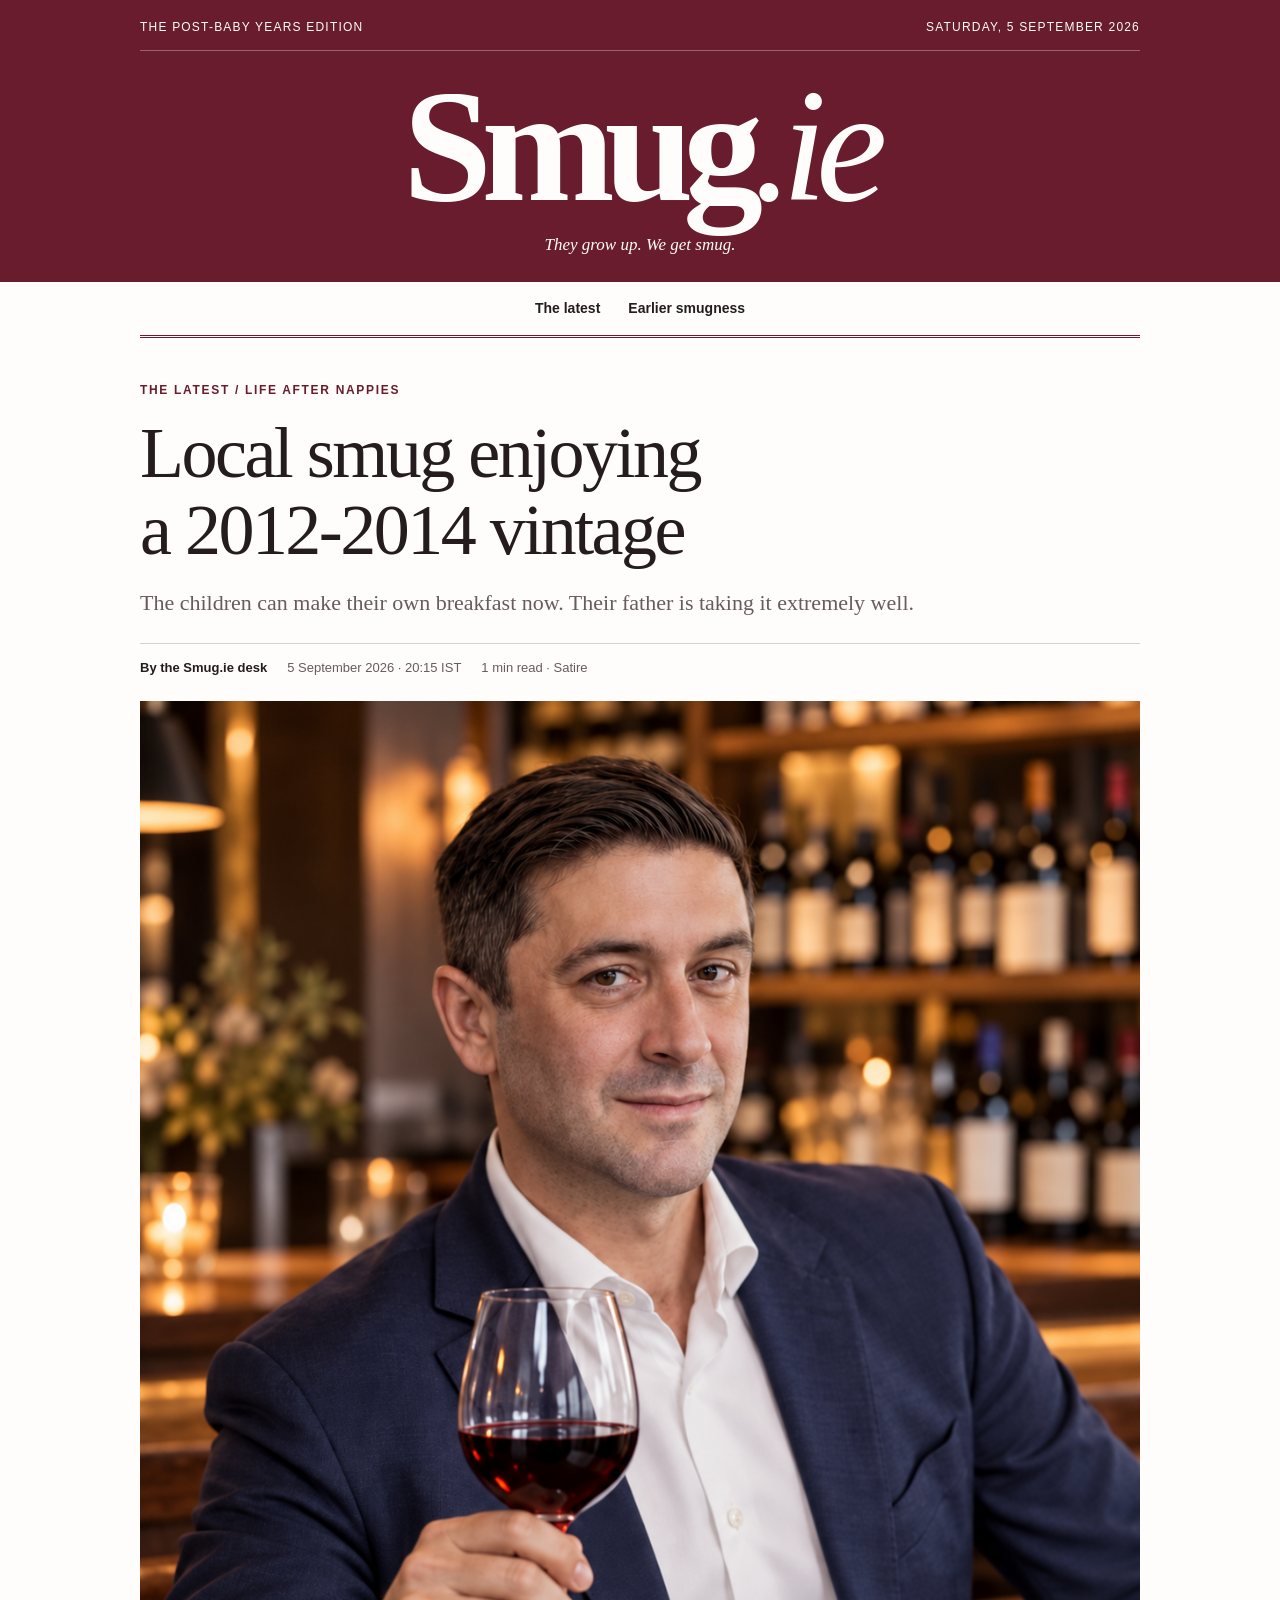
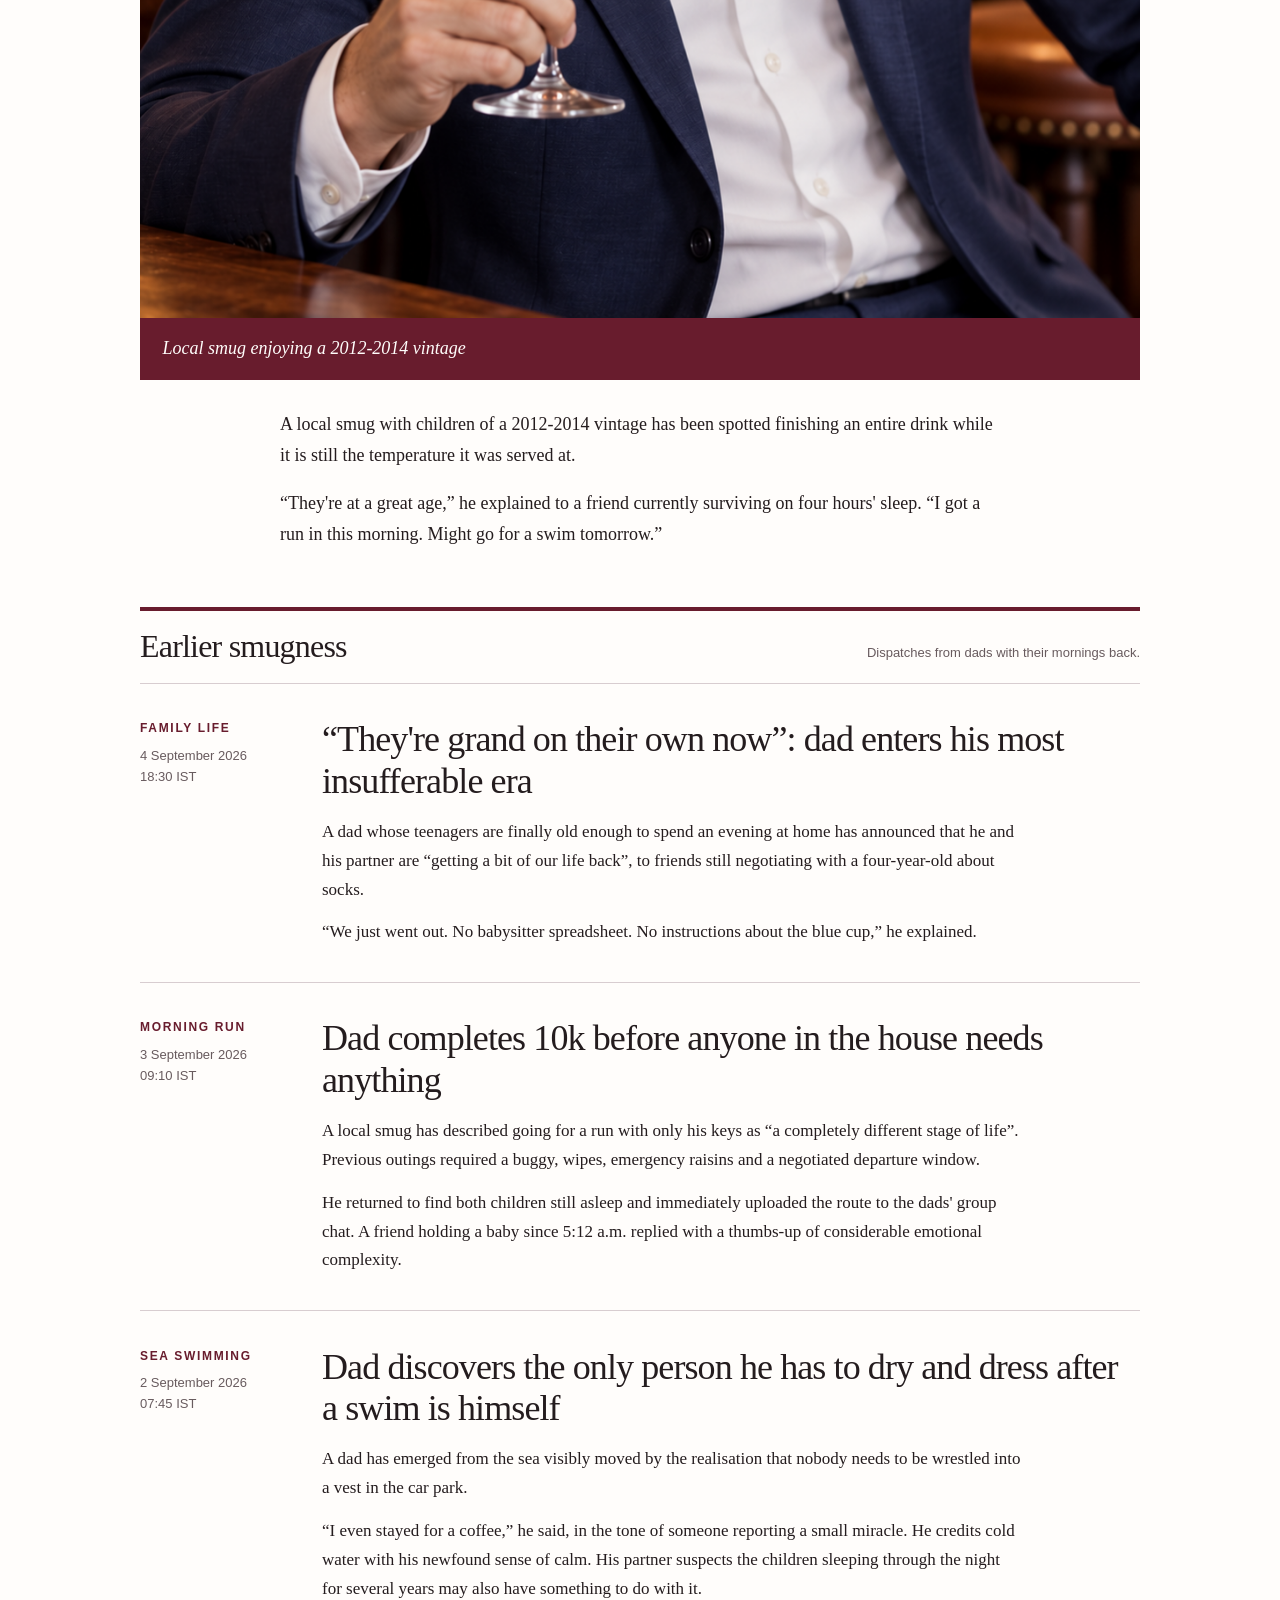
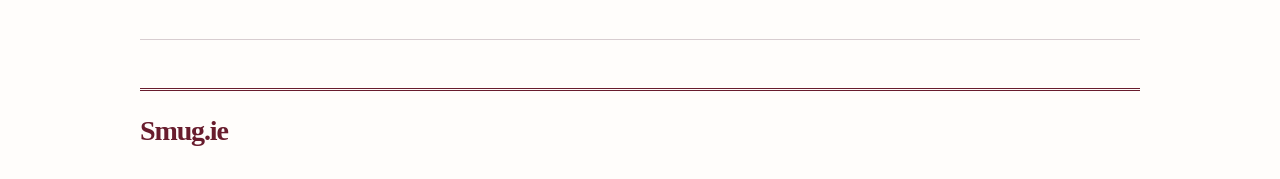
==== commit 35891fbc: "Add files via upload" ====
--- a/index.html
+++ b/index.html
@@ -95,8 +95,7 @@
       </figure>
       <div class="story-body">
         <p>A local smug with children of a 2012-2014 vintage has been spotted finishing an entire drink while it is still the temperature it was served at.</p>
-        <p>“They're at a great age,” he explained to a friend currently surviving on four hours' sleep. “I got a run in this morning. Might go for a swim tomorrow.” He then paused, apparently expecting this to be helpful.</p>
-        <p>The vintage refers to the children. After years of nappies, night feeds and cutting toast into the wrong shape, they have matured into people who can find the cereal themselves. Their father has matured into someone who tells you about it.</p>
+        <p>“They're at a great age,” he explained to a friend currently surviving on four hours' sleep. “I got a run in this morning. Might go for a swim tomorrow.”</p>
       </div>
     </article>
     <section class="archive" id="earlier" aria-labelledby="archive-title">
@@ -107,7 +106,7 @@
         <div class="dispatch-content">
           <h3 id="kids-title"><a href="#kids">“They're grand on their own now”: dad enters his most insufferable era</a></h3>
           <p>A dad whose teenagers are finally old enough to spend an evening at home has announced that he and his partner are “getting a bit of our life back”, to friends still negotiating with a four-year-old about socks.</p>
-          <p>“We just went out. No babysitter spreadsheet. No instructions about the blue cup,” he explained. The teenagers reportedly welcomed the arrangement, describing it as a valuable opportunity to avoid hearing about his morning run.</p>
+          <p>“We just went out. No babysitter spreadsheet. No instructions about the blue cup,” he explained.</p>
         </div>
       </article>
       <article class="dispatch" id="morning-run" aria-labelledby="run-title">
@@ -128,6 +127,6 @@
       </article>
     </section>
   </main>
-  <footer class="shell"><a class="footer-brand" href="#top">Smug.ie</a><p>Satire. Any resemblance to your friends is probably the point.</p></footer>
+  <footer class="shell"><a class="footer-brand" href="#top">Smug.ie</a></footer>
 </body>
 </html>
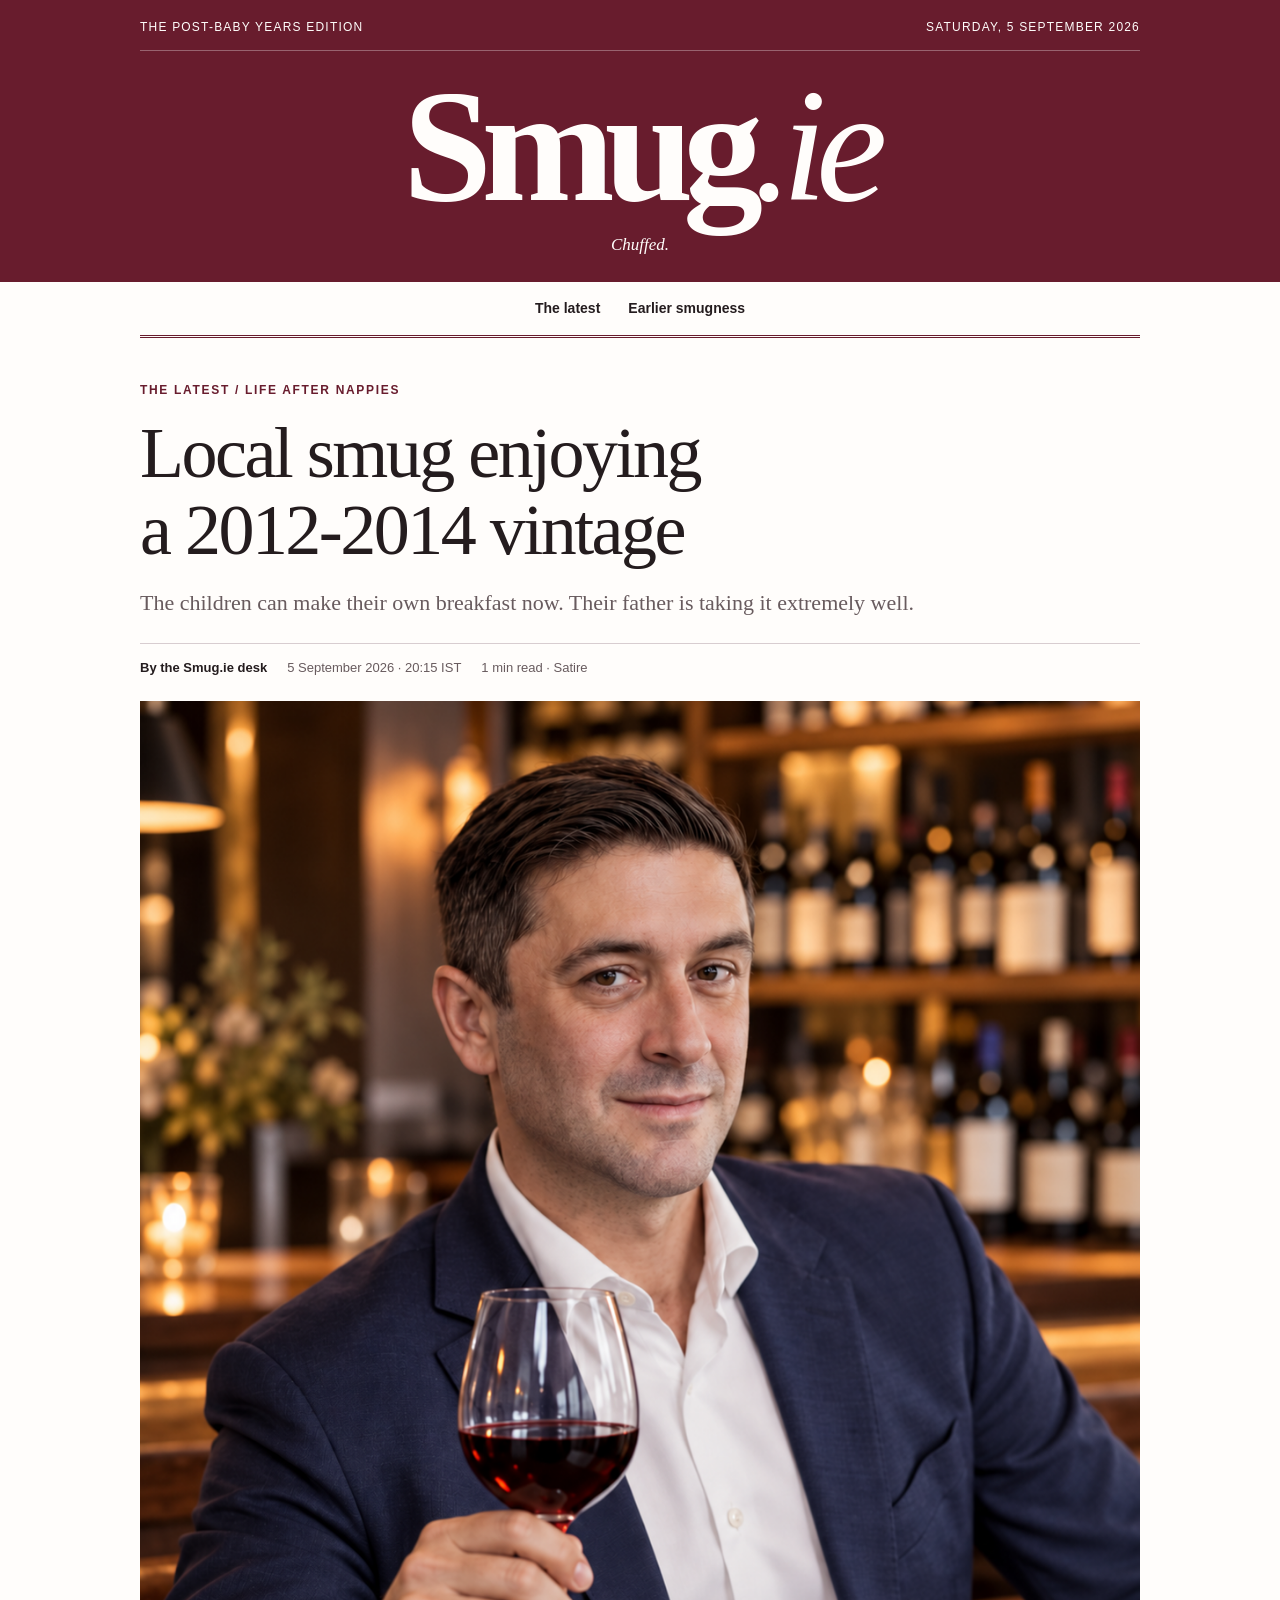
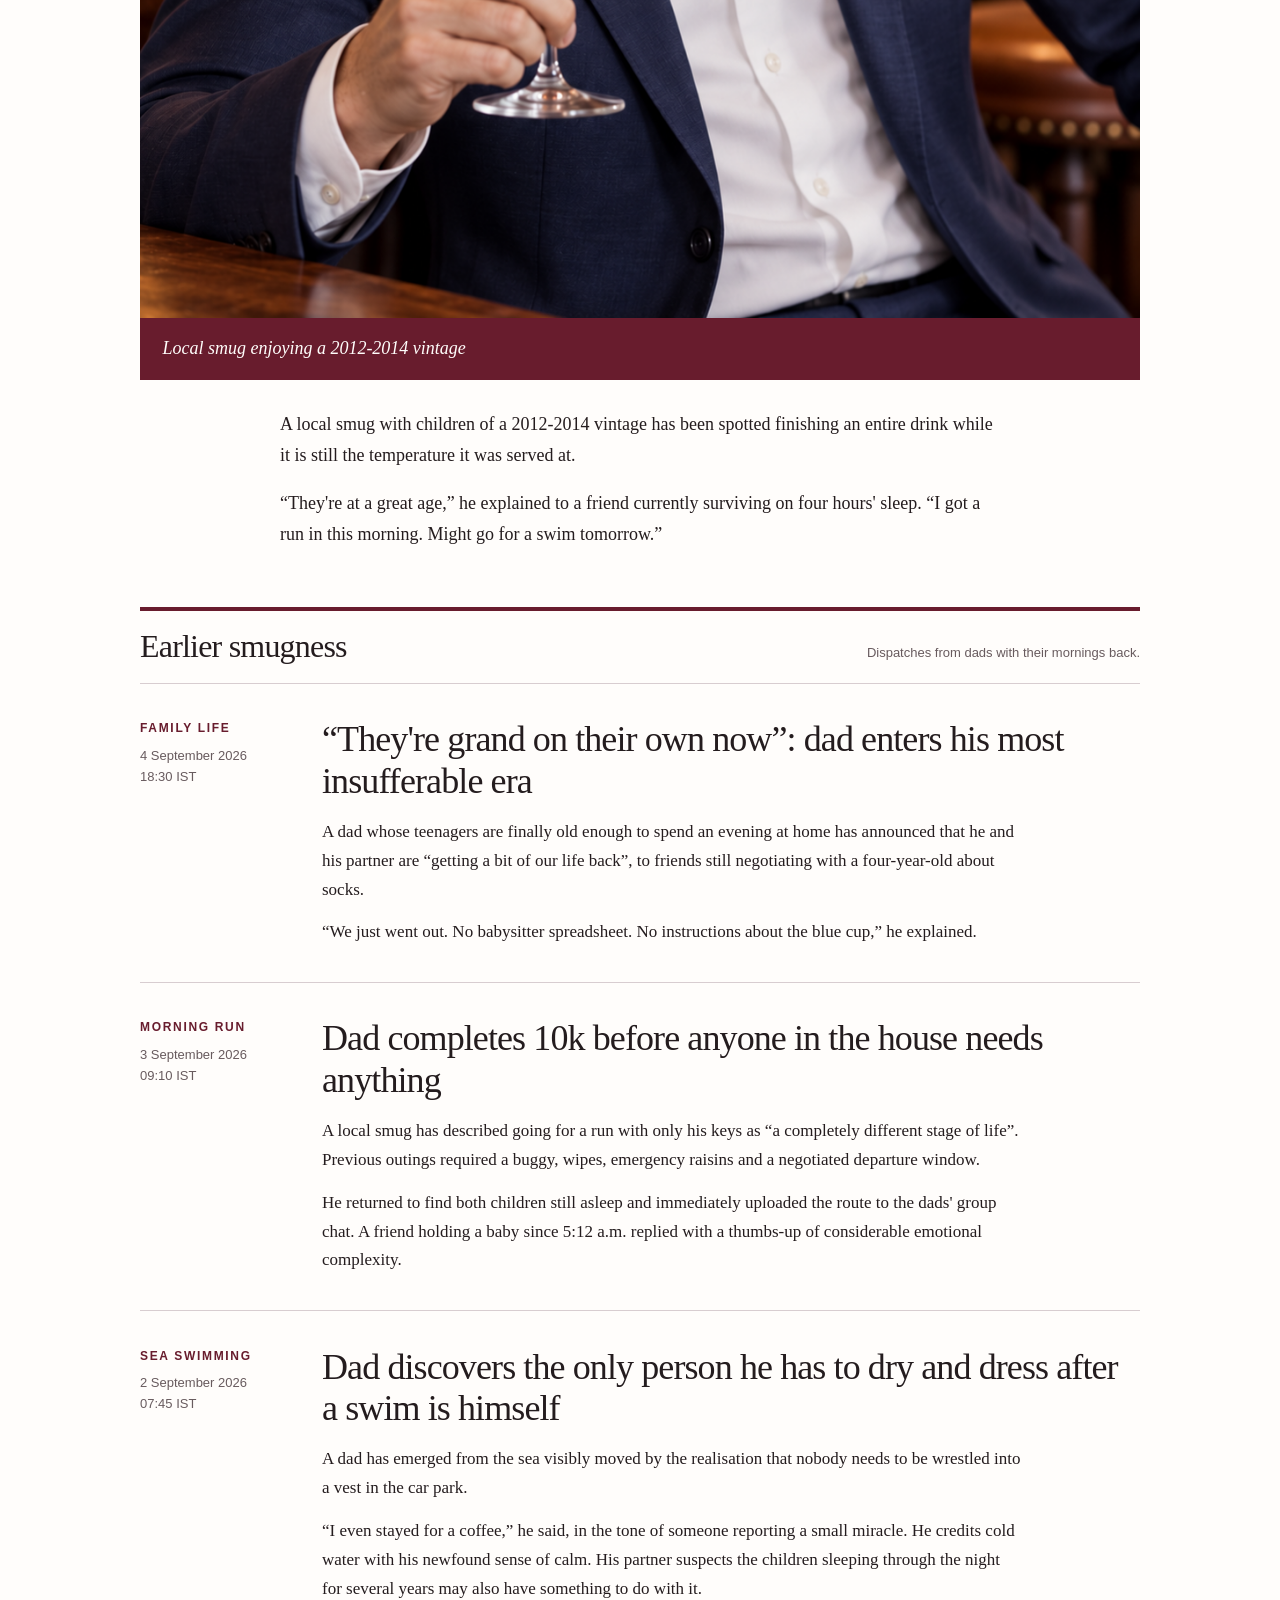
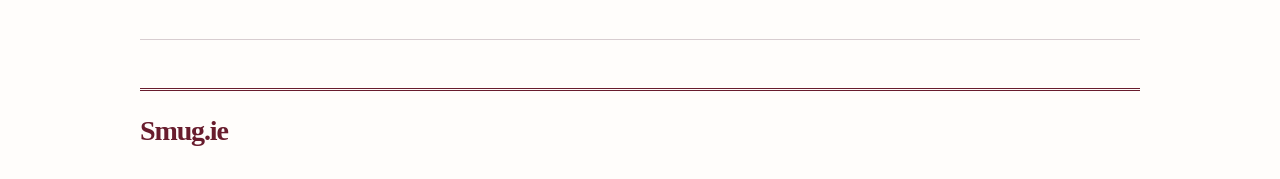
==== commit bed51f58: "chuffed" ====
--- a/index.html
+++ b/index.html
@@ -78,7 +78,7 @@
     <div class="shell">
       <div class="edition"><span>The post-baby years edition</span><time datetime="2026-09-05">Saturday, 5 September 2026</time></div>
       <a class="brand" href="./" aria-label="Smug.ie home">Smug<span>.ie</span></a>
-      <p class="motto">They grow up. We get smug.</p>
+      <p class="motto">Chuffed.</p>
     </div>
   </header>
   <nav class="nav shell" aria-label="Stories"><a href="#latest">The latest</a><a href="#earlier">Earlier smugness</a></nav>
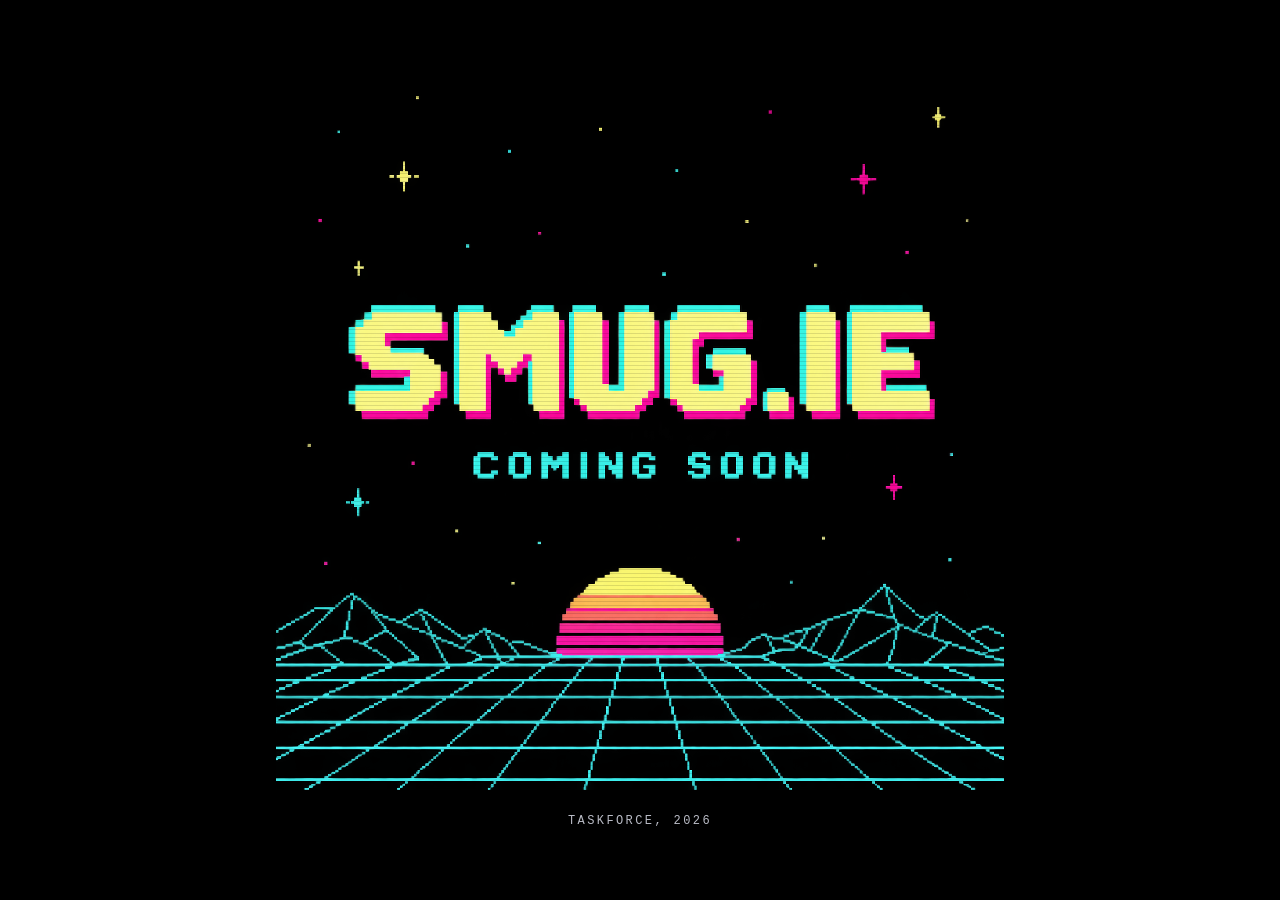
==== commit f66d7fd9: "change to coming soon" ====
--- a/index.html
+++ b/index.html
@@ -1,132 +1,30 @@
 <!doctype html>
-<html lang="en-IE">
+<html lang="en">
 <head>
   <meta charset="utf-8">
   <meta name="viewport" content="width=device-width, initial-scale=1">
-  <meta name="theme-color" content="#681c2d">
-  <meta name="description" content="Smug.ie. Local smug enjoying a 2012-2014 vintage. Dispatches from dads rediscovering runs, sea swims and life after the baby years.">
-  <title>Local smug enjoying a 2012-2014 vintage | Smug.ie</title>
+  <meta name="theme-color" content="#000000">
+  <meta name="description" content="Smug.ie — coming soon. Taskforce, 2026.">
+  <title>Smug.ie — Coming soon</title>
   <style>
-    :root { color-scheme: light; --wine: #681c2d; --ink: #241c1e; --muted: #685b5e; --line: #d8cdd0; --paper: #fffdfb; }
     * { box-sizing: border-box; }
-    html { scroll-behavior: smooth; scroll-padding-top: 1.5rem; }
-    body { margin: 0; background: var(--paper); color: var(--ink); font-family: Georgia, 'Times New Roman', serif; }
-    a { color: inherit; text-underline-offset: .25em; }
-    a:hover { text-decoration-thickness: 2px; }
-    a:focus-visible { outline: 3px solid #ae6646; outline-offset: 5px; }
-    .skip { position: absolute; top: -8rem; left: 1rem; padding: 1rem; background: white; z-index: 2; }
-    .skip:focus { top: 1rem; }
-    .shell { width: min(100% - 3rem, 1000px); margin-inline: auto; }
-    .masthead { background: var(--wine); color: #fffdfb; padding: 1.1rem 0 1.7rem; }
-    .edition { display: flex; justify-content: space-between; gap: 1rem; font: .75rem/1.5 Arial, sans-serif; letter-spacing: .1em; text-transform: uppercase; border-bottom: 1px solid #ffffff50; padding-bottom: .9rem; }
-    .brand { display: block; width: fit-content; margin: .7rem auto .3rem; font-size: clamp(5rem, 15vw, 10rem); font-weight: 700; line-height: 1.05; letter-spacing: -.065em; text-decoration: none; }
-    .brand span { font-style: italic; font-weight: 400; }
-    .motto { text-align: center; font-size: 1.0625rem; font-style: italic; margin: 0; }
-    .nav { display: flex; gap: 1.75rem; justify-content: center; border-bottom: 3px double var(--wine); padding: 1rem 0; font: 700 .875rem/1.5 Arial, sans-serif; }
-    .nav a { text-decoration: none; }
-    .nav a:hover { text-decoration: underline; }
-    main { padding-top: 2.7rem; }
-    .kicker { color: var(--wine); font: 700 .75rem/1.5 Arial, sans-serif; letter-spacing: .14em; text-transform: uppercase; margin: 0 0 1rem; }
-    h1 { font-size: clamp(2.6rem, 5.8vw, 4.5rem); line-height: 1.06; letter-spacing: -.035em; font-weight: 400; margin: 0; max-width: 960px; text-wrap: balance; }
-    .standfirst { max-width: 790px; font-size: clamp(1.125rem, 2vw, 1.375rem); line-height: 1.5; color: var(--muted); margin: 1.15rem 0 1.5rem; }
-    .byline { display: flex; flex-wrap: wrap; gap: .5rem 1.25rem; font: .8125rem/1.5 Arial, sans-serif; color: var(--muted); border-top: 1px solid var(--line); padding-top: .85rem; margin-bottom: 1.5rem; }
-    .byline strong { color: var(--ink); }
-    figure { margin: 0; }
-    .lead-photo { display: block; width: 100%; height: auto; background: #352a23; }
-    figcaption { padding: 1.1rem 1.4rem; color: #fffdfb; background: var(--wine); font-size: 1.125rem; line-height: 1.5; font-style: italic; }
-    .story-body { max-width: 720px; margin: 1.8rem auto 3.5rem; font-size: 1.125rem; line-height: 1.75; }
-    .story-body p { margin: 0 0 1rem; }
-    .archive { border-top: 4px solid var(--wine); padding-top: 1.1rem; }
-    .section-heading { display: flex; align-items: baseline; justify-content: space-between; gap: 1rem; padding-bottom: 1.1rem; border-bottom: 1px solid var(--line); }
-    .section-heading h2 { font-size: 2rem; font-weight: 400; letter-spacing: -.025em; margin: 0; }
-    .section-heading p { font: .8125rem/1.5 Arial, sans-serif; color: var(--muted); margin: 0; }
-    .dispatch { display: grid; grid-template-columns: 150px 1fr; gap: 2rem; padding: 2.2rem 0; border-bottom: 1px solid var(--line); }
-    .dispatch-meta { font: .8125rem/1.6 Arial, sans-serif; color: var(--muted); }
-    .dispatch-meta .kicker { margin-bottom: .55rem; }
-    .dispatch h3 { font-size: clamp(1.7rem, 3.5vw, 2.25rem); font-weight: 400; line-height: 1.15; letter-spacing: -.025em; margin: 0 0 1rem; }
-    .dispatch h3 a { text-decoration: none; }
-    .dispatch h3 a:hover { text-decoration: underline; text-decoration-thickness: 1px; }
-    .dispatch-content p { font-size: 1.0625rem; line-height: 1.7; margin: 0 0 .85rem; max-width: 700px; }
-    .dispatch-content p:last-child { margin-bottom: 0; }
-    footer { margin-top: 3rem; padding: 1.5rem 0 2rem; border-top: 3px double var(--wine); display: flex; align-items: baseline; justify-content: space-between; gap: 1rem; }
-    .footer-brand { font-size: 1.75rem; font-weight: 700; letter-spacing: -.04em; color: var(--wine); text-decoration: none; }
-    footer p { margin: 0; font: .8125rem/1.5 Arial, sans-serif; color: var(--muted); }
-    @media (max-width: 600px) {
-      .shell { width: calc(100% - 2rem); }
-      .edition { font-size: .75rem; letter-spacing: .035em; }
-      .edition span { max-width: 9rem; }
-      .edition time { text-align: right; }
-      .masthead { padding-bottom: 1.25rem; }
-      .brand { margin-top: 1rem; }
-      main { padding-top: 2rem; }
-      .nav { gap: 1.3rem; }
-      h1 { font-size: clamp(2.35rem, 9vw, 3.5rem); }
-      figcaption { padding: 1rem; font-size: 1rem; }
-      .section-heading { display: block; }
-      .section-heading p { margin-top: .35rem; }
-      .dispatch { grid-template-columns: 1fr; gap: .8rem; padding-block: 1.7rem; }
-      .dispatch-meta { display: flex; flex-wrap: wrap; gap: .35rem 1rem; }
-      .dispatch-meta .kicker { margin: 0; }
-      footer { align-items: flex-start; flex-direction: column; gap: .5rem; }
-    }
-    @media (prefers-reduced-motion: reduce) { html { scroll-behavior: auto; } }
+    html { background: #000; color-scheme: dark; }
+    body { margin: 0; min-height: 100vh; min-height: 100svh; display: grid; place-items: center; background: #000; color: #b9bbc5; font-family: 'Courier New', monospace; }
+    main { width: min(100%, 760px); padding: 20px 16px 28px; text-align: center; }
+    .screen { position: relative; overflow: hidden; }
+    img { display: block; width: 100%; height: auto; max-height: calc(100svh - 100px); object-fit: contain; image-rendering: pixelated; }
+    .screen::after { content: ''; position: absolute; inset: 0; pointer-events: none; background: repeating-linear-gradient(transparent 0 3px, rgba(0,0,0,.12) 3px 4px); animation: shimmer 5s ease-in-out 1; }
+    footer { margin-top: 22px; font-size: 12px; line-height: 1.5; letter-spacing: .2em; }
+    .sr-only { position: absolute; width: 1px; height: 1px; padding: 0; margin: -1px; overflow: hidden; clip-path: inset(50%); white-space: nowrap; border: 0; }
+    @keyframes shimmer { 0%,100% { opacity: .4; } 50% { opacity: .9; } }
+    @media (prefers-reduced-motion: reduce) { .screen::after { animation: none; } }
   </style>
 </head>
-<body id="top">
-  <a class="skip" href="#main">Skip to stories</a>
-  <header class="masthead">
-    <div class="shell">
-      <div class="edition"><span>The post-baby years edition</span><time datetime="2026-09-05">Saturday, 5 September 2026</time></div>
-      <a class="brand" href="./" aria-label="Smug.ie home">Smug<span>.ie</span></a>
-      <p class="motto">Chuffed.</p>
-    </div>
-  </header>
-  <nav class="nav shell" aria-label="Stories"><a href="#latest">The latest</a><a href="#earlier">Earlier smugness</a></nav>
-  <main class="shell" id="main">
-    <!-- LATEST STORY: edit the headline, date, image and caption here. -->
-    <article id="latest" aria-labelledby="lead-title">
-      <p class="kicker">The latest / Life after nappies</p>
-      <h1 id="lead-title">Local smug enjoying a 2012-2014 vintage</h1>
-      <p class="standfirst">The children can make their own breakfast now. Their father is taking it extremely well.</p>
-      <div class="byline"><strong>By the Smug.ie desk</strong><time datetime="2026-09-05T20:15:00+01:00">5 September 2026 · 20:15 IST</time><span>1 min read · Satire</span></div>
-      <figure>
-        <img class="lead-photo" src="smug-vintage.png" width="1137" height="1383" alt="A man in a navy blazer holding a glass of red wine in a warmly lit wine bar." fetchpriority="high" decoding="async">
-        <figcaption>Local smug enjoying a 2012-2014 vintage</figcaption>
-      </figure>
-      <div class="story-body">
-        <p>A local smug with children of a 2012-2014 vintage has been spotted finishing an entire drink while it is still the temperature it was served at.</p>
-        <p>“They're at a great age,” he explained to a friend currently surviving on four hours' sleep. “I got a run in this morning. Might go for a swim tomorrow.”</p>
-      </div>
-    </article>
-    <section class="archive" id="earlier" aria-labelledby="archive-title">
-      <div class="section-heading"><h2 id="archive-title">Earlier smugness</h2><p>Dispatches from dads with their mornings back.</p></div>
-      <!-- EARLIER STORIES: copy an article block to add another entry. -->
-      <article class="dispatch" id="kids" aria-labelledby="kids-title">
-        <div class="dispatch-meta"><p class="kicker">Family life</p><time datetime="2026-09-04T18:30:00+01:00">4 September 2026<br>18:30 IST</time></div>
-        <div class="dispatch-content">
-          <h3 id="kids-title"><a href="#kids">“They're grand on their own now”: dad enters his most insufferable era</a></h3>
-          <p>A dad whose teenagers are finally old enough to spend an evening at home has announced that he and his partner are “getting a bit of our life back”, to friends still negotiating with a four-year-old about socks.</p>
-          <p>“We just went out. No babysitter spreadsheet. No instructions about the blue cup,” he explained.</p>
-        </div>
-      </article>
-      <article class="dispatch" id="morning-run" aria-labelledby="run-title">
-        <div class="dispatch-meta"><p class="kicker">Morning run</p><time datetime="2026-09-03T09:10:00+01:00">3 September 2026<br>09:10 IST</time></div>
-        <div class="dispatch-content">
-          <h3 id="run-title"><a href="#morning-run">Dad completes 10k before anyone in the house needs anything</a></h3>
-          <p>A local smug has described going for a run with only his keys as “a completely different stage of life”. Previous outings required a buggy, wipes, emergency raisins and a negotiated departure window.</p>
-          <p>He returned to find both children still asleep and immediately uploaded the route to the dads' group chat. A friend holding a baby since 5:12 a.m. replied with a thumbs-up of considerable emotional complexity.</p>
-        </div>
-      </article>
-      <article class="dispatch" id="sea-swim" aria-labelledby="swim-title">
-        <div class="dispatch-meta"><p class="kicker">Sea swimming</p><time datetime="2026-09-02T07:45:00+01:00">2 September 2026<br>07:45 IST</time></div>
-        <div class="dispatch-content">
-          <h3 id="swim-title"><a href="#sea-swim">Dad discovers the only person he has to dry and dress after a swim is himself</a></h3>
-          <p>A dad has emerged from the sea visibly moved by the realisation that nobody needs to be wrestled into a vest in the car park.</p>
-          <p>“I even stayed for a coffee,” he said, in the tone of someone reporting a small miracle. He credits cold water with his newfound sense of calm. His partner suspects the children sleeping through the night for several years may also have something to do with it.</p>
-        </div>
-      </article>
-    </section>
+<body>
+  <main>
+    <h1 class="sr-only">Smug.ie — Coming soon</h1>
+    <div class="screen"><img src="coming-soon.png" alt="Retro pixel-art Smug.ie coming soon title screen, with neon stars and a sunset over a cyan grid." width="1254" height="1254" fetchpriority="high"></div>
+    <footer>TASKFORCE, 2026</footer>
   </main>
-  <footer class="shell"><a class="footer-brand" href="#top">Smug.ie</a></footer>
 </body>
 </html>
